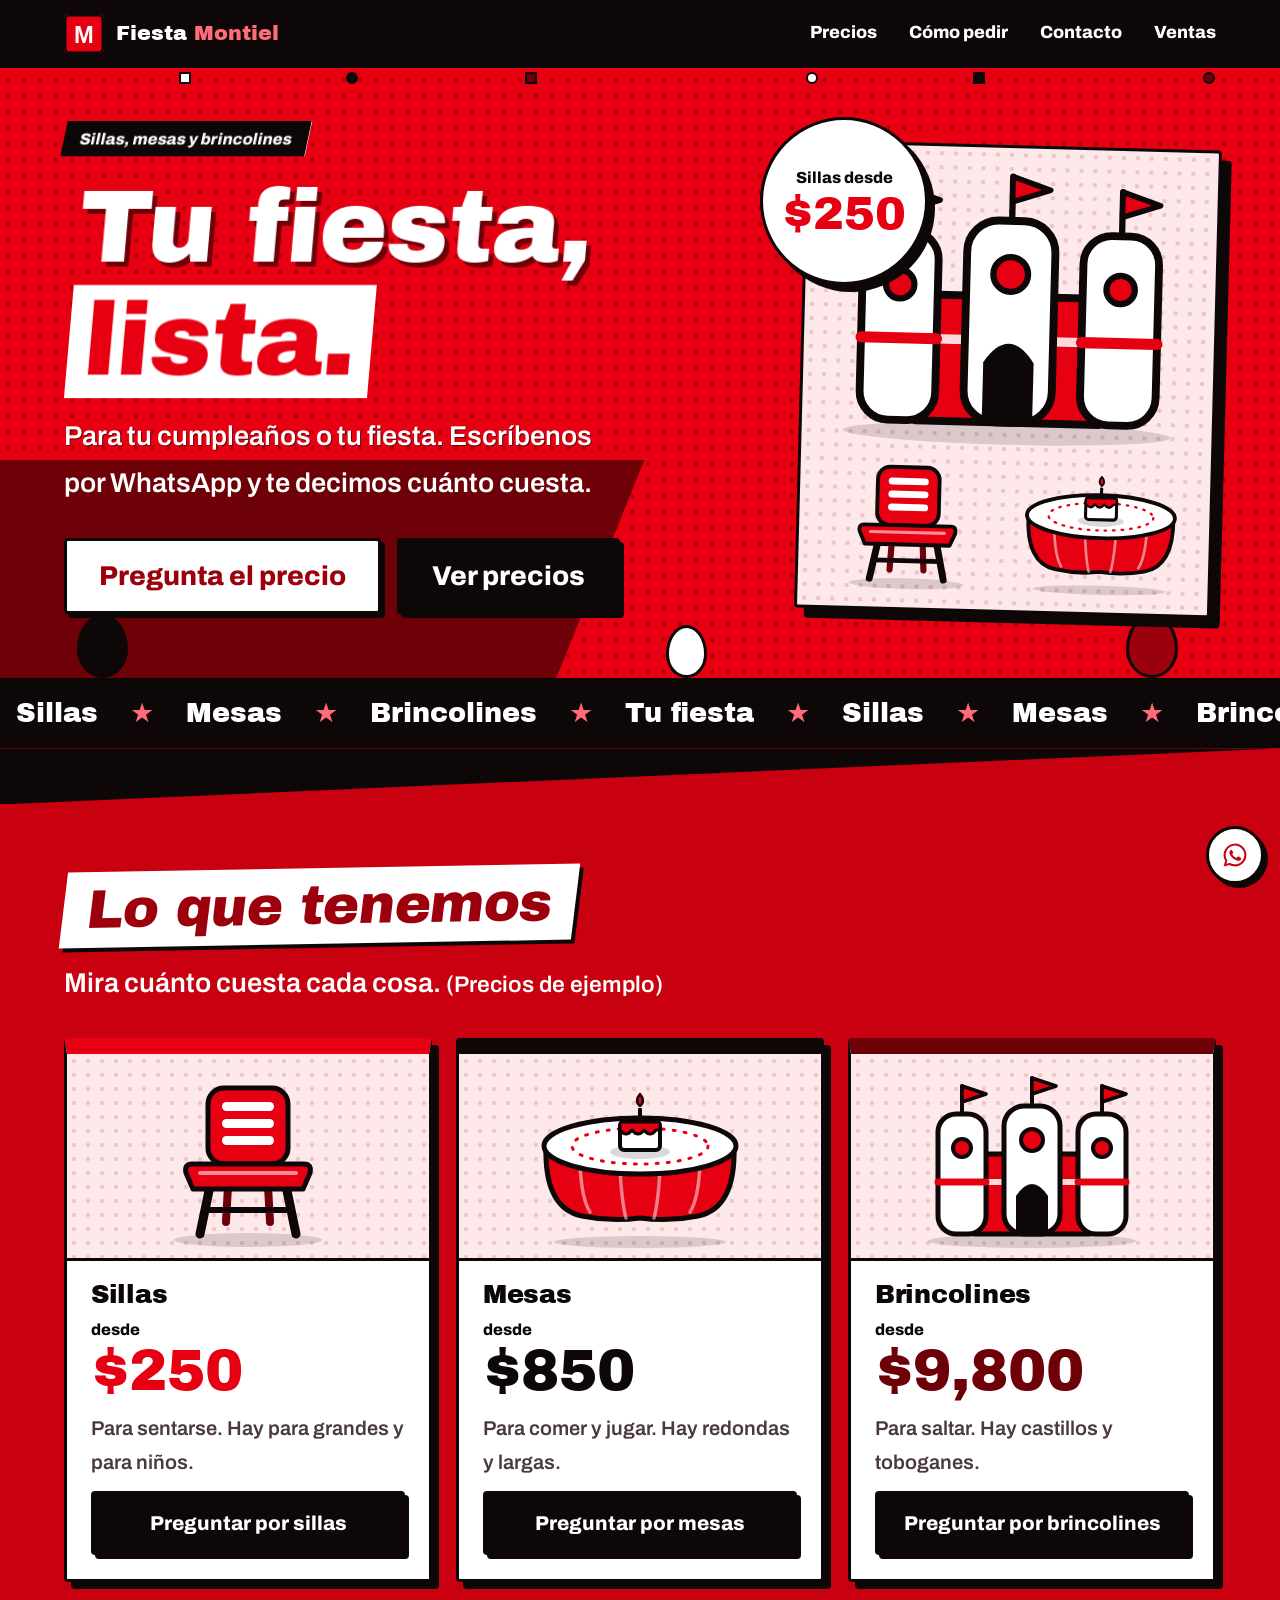
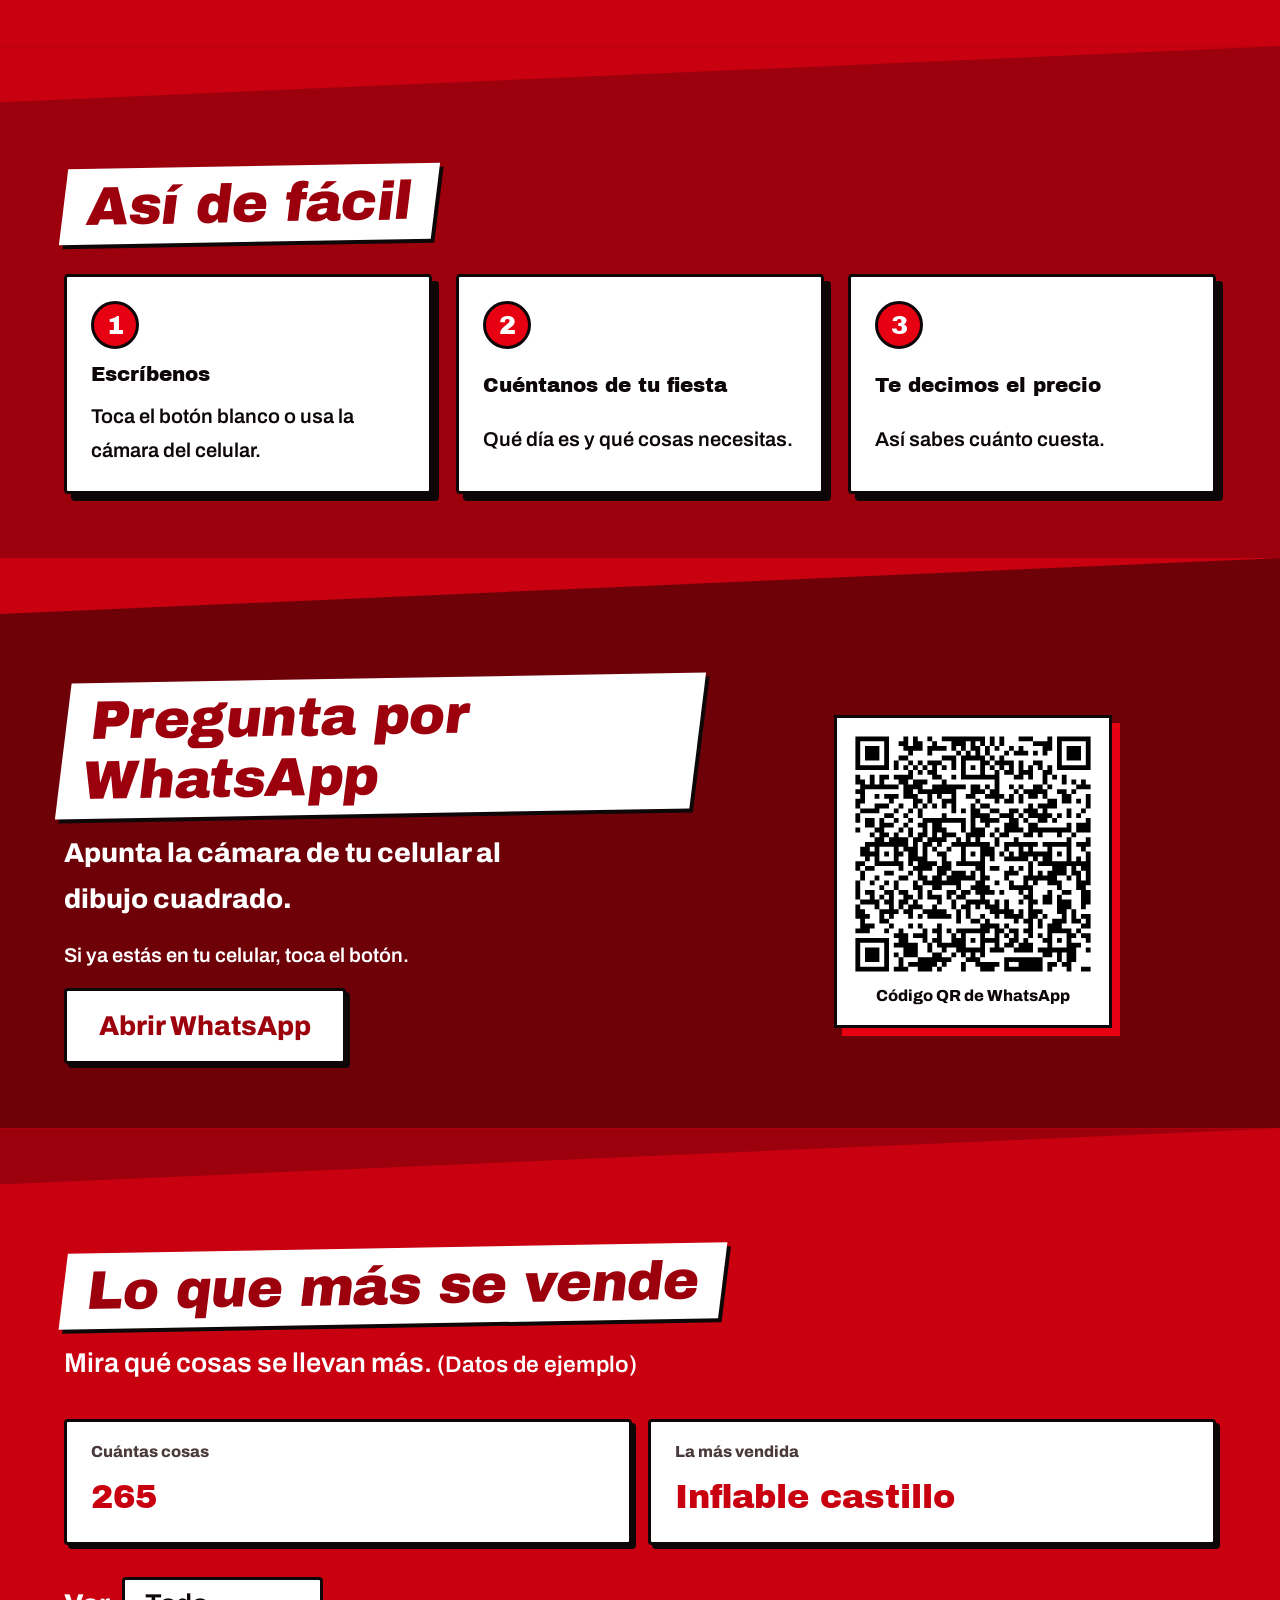
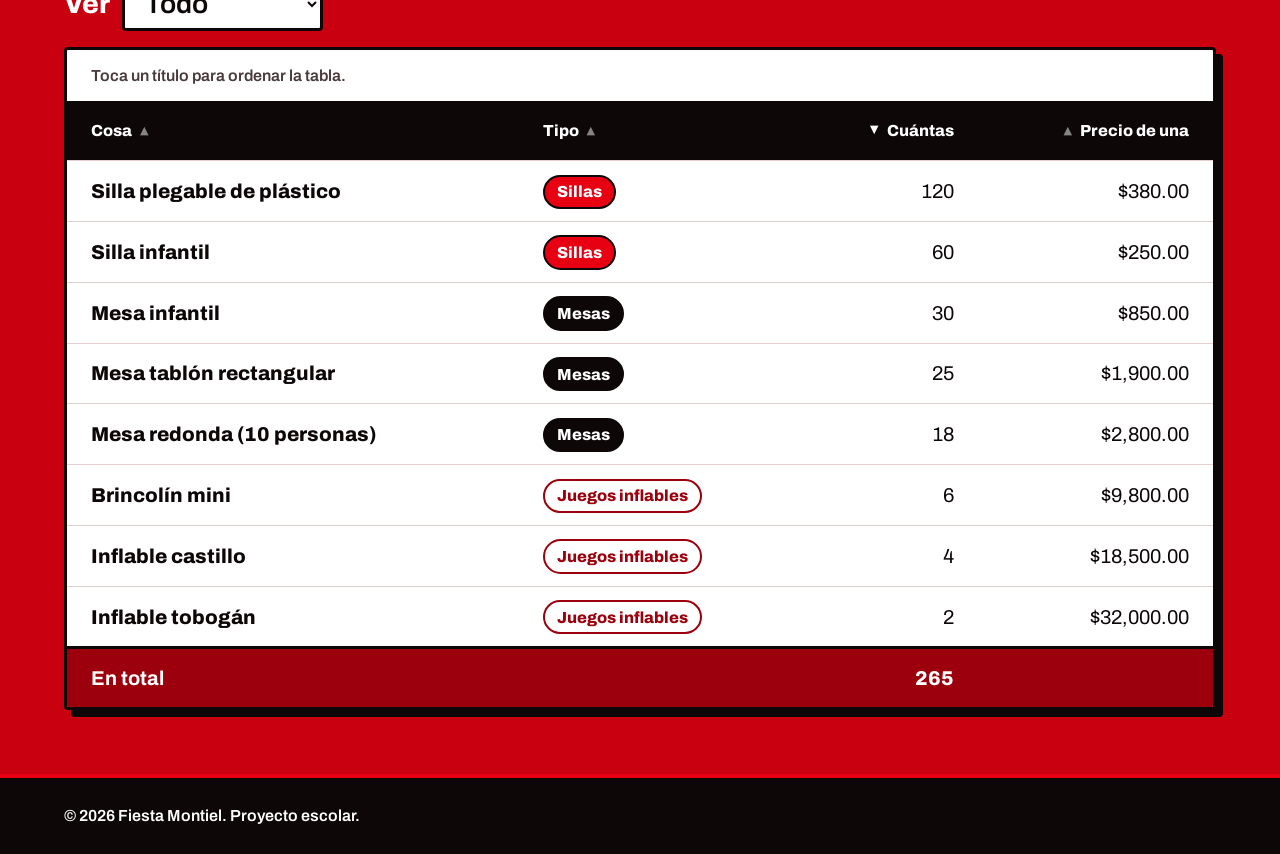
==== index.html @ 631610e5 "Agrega logo, og:image, mueve tabla de ventas al final y corrige theme-color Co-Authored-By: Claude S" ====
<!doctype html>
<html lang="es-MX">
<head>
  <meta charset="utf-8">
  <meta name="viewport" content="width=device-width, initial-scale=1">
  <title>Fiesta Montiel | Venta de sillas, mesas y juegos inflables</title>
  <meta name="description" content="Venta y renta de sillas, mesas y juegos inflables para tus eventos. Cotiza al instante por WhatsApp.">
  <meta name="theme-color" content="#e60012">

  <!-- Open Graph: cómo se ve el enlace al compartirlo en WhatsApp / redes -->
  <meta property="og:type" content="website">
  <meta property="og:title" content="Fiesta Montiel | Sillas, mesas e inflables">
  <meta property="og:description" content="Todo para tu fiesta. Cotiza por WhatsApp.">
  <!-- OJO: WhatsApp exige una URL ABSOLUTA. Cuando publiques el sitio, cambia esta línea por
       https://TU-DOMINIO/assets/img/og-image.png (y agrega og:url con la dirección del sitio). -->
  <meta property="og:image" content="assets/img/og-image.png">
  <meta property="og:image:width" content="1200">
  <meta property="og:image:height" content="630">
  <meta name="twitter:card" content="summary_large_image">

  <link rel="icon" href="assets/img/favicon.svg" type="image/svg+xml">

  <!-- Fuentes: preconnect abre la conexión antes; display=swap muestra texto aunque la fuente no haya llegado -->
  <link rel="preconnect" href="https://fonts.googleapis.com">
  <link rel="preconnect" href="https://fonts.gstatic.com" crossorigin>
  <link rel="stylesheet" href="https://fonts.googleapis.com/css2?family=Archivo:wght@400;600;800&family=Archivo+Black&display=swap">

  <!-- CSS en orden: variables → base → componentes -->
  <link rel="stylesheet" href="assets/css/tokens.css">
  <link rel="stylesheet" href="assets/css/base.css">
  <link rel="stylesheet" href="assets/css/components.css">

  <!-- Marca que JS está disponible ANTES de pintar, para evitar parpadeos en las animaciones -->
  <script>
    document.documentElement.classList.add('js');
    /* Red de seguridad: si el JavaScript no arranca en 3 s (por ejemplo al abrir con doble clic,
       donde el navegador bloquea los módulos), se muestra todo sin esperar al scroll. */
    setTimeout(function () { if (!window.__fiestaListo) document.documentElement.classList.remove('js'); }, 3000);
  </script>

  <!-- defer / type="module": no bloquean el render y se ejecutan en este orden -->
  <script src="assets/vendor/qrcode.min.js" defer></script>
  <script type="module" src="assets/js/main.js"></script>
</head>
<body>
  <a class="skip-link" href="#contenido">Saltar al contenido</a>

  <header class="site-header">
    <div class="container site-header__inner">
      <a class="logo" href="#inicio" aria-label="Fiesta Montiel, ir al inicio">
        <img class="logo__img" src="assets/img/favicon.svg" alt="" width="40" height="40">
        <span>Fiesta <strong>Montiel</strong></span>
      </a>

      <button class="nav-toggle" type="button" aria-expanded="false" aria-controls="menu-principal">
        <span class="nav-toggle__bar" aria-hidden="true"></span>
        <span class="visually-hidden">Abrir menú</span>
      </button>

      <nav id="menu-principal" class="nav" aria-label="Principal">
        <ul class="nav__list">
          <li><a class="nav__link" href="#productos">Precios</a></li>
          <li><a class="nav__link" href="#como">Cómo pedir</a></li>
          <li><a class="nav__link" href="#contacto">Contacto</a></li>
          <li><a class="nav__link" href="#ventas">Ventas</a></li>
        </ul>
      </nav>
    </div>
  </header>

  <main id="contenido">
    <!-- ===== ANUNCIO PRINCIPAL ===== -->
    <section id="inicio" class="hero">
      <div class="hero__decor" aria-hidden="true">
        <span class="balloon balloon--1"></span>
        <span class="balloon balloon--2"></span>
        <span class="balloon balloon--3"></span>
        <span class="bit bit--1"></span><span class="bit bit--2"></span><span class="bit bit--3"></span>
        <span class="bit bit--4"></span><span class="bit bit--5"></span><span class="bit bit--6"></span>
      </div>
      <div class="container hero__grid">
        <div class="hero__content">
          <p class="eyebrow">Sillas, mesas y brincolines</p>
          <h1 class="hero__title">Tu fiesta, <span class="highlight">lista.</span></h1>
          <p class="hero__text">Para tu cumpleaños o tu fiesta. Escríbenos por WhatsApp y te decimos cuánto cuesta.</p>
          <div class="hero__actions">
            <a class="btn btn--whatsapp btn--big" href="#contacto" data-whatsapp-link>Pregunta el precio</a>
            <a class="btn btn--ghost btn--big" href="#productos">Ver precios</a>
          </div>
        </div>
        <div class="hero__visual">
          <p class="sticker" aria-label="Sillas desde 250 pesos">
            <span class="sticker__small">Sillas desde</span>
            <span class="sticker__price">$250</span>
          </p>
          <div class="hero__art" aria-hidden="true">
            <img class="hero__art-castle" src="assets/img/castle.svg" alt="" width="240" height="180">
            <img src="assets/img/chair.svg" alt="" width="240" height="180">
            <img src="assets/img/table.svg" alt="" width="240" height="180">
          </div>
        </div>
      </div>
    </section>

    <!-- Cinta decorativa (el texto se repite para que el ciclo no tenga salto) -->
    <div class="ribbon" aria-hidden="true">
      <div class="ribbon__track">
        <span>Sillas</span><span>★</span><span>Mesas</span><span>★</span><span>Brincolines</span><span>★</span><span>Tu fiesta</span><span>★</span>
        <span>Sillas</span><span>★</span><span>Mesas</span><span>★</span><span>Brincolines</span><span>★</span><span>Tu fiesta</span><span>★</span>
      </div>
    </div>

    <!-- ===== PRODUCTOS CON PRECIO ===== -->
    <section id="productos" class="section" aria-labelledby="productos-titulo">
      <div class="container">
        <header class="section__header">
          <h2 id="productos-titulo">Lo que tenemos</h2>
          <p class="section__lead">Mira cuánto cuesta cada cosa. <small>(Precios de ejemplo)</small></p>
        </header>
        <ul class="cards" role="list">
          <li class="reveal">
            <article class="card card--sillas">
              <div class="card__art" aria-hidden="true"><img src="assets/img/chair.svg" alt="" width="240" height="180" loading="lazy"></div>
              <h3 class="card__title">Sillas</h3>
              <p class="card__price"><span>desde</span> $250</p>
              <p>Para sentarse. Hay para grandes y para niños.</p>
              <a class="btn btn--dark" href="#contacto" data-whatsapp-link>Preguntar por sillas</a>
            </article>
          </li>
          <li class="reveal" style="--delay: 80ms">
            <article class="card card--mesas">
              <div class="card__art" aria-hidden="true"><img src="assets/img/table.svg" alt="" width="240" height="180" loading="lazy"></div>
              <h3 class="card__title">Mesas</h3>
              <p class="card__price"><span>desde</span> $850</p>
              <p>Para comer y jugar. Hay redondas y largas.</p>
              <a class="btn btn--dark" href="#contacto" data-whatsapp-link>Preguntar por mesas</a>
            </article>
          </li>
          <li class="reveal" style="--delay: 160ms">
            <article class="card card--inflables">
              <div class="card__art" aria-hidden="true"><img src="assets/img/castle.svg" alt="" width="240" height="180" loading="lazy"></div>
              <h3 class="card__title">Brincolines</h3>
              <p class="card__price"><span>desde</span> $9,800</p>
              <p>Para saltar. Hay castillos y toboganes.</p>
              <a class="btn btn--dark" href="#contacto" data-whatsapp-link>Preguntar por brincolines</a>
            </article>
          </li>
        </ul>
      </div>
    </section>

    <!-- ===== CÓMO PEDIR (pasos reales, en orden) ===== -->
    <section id="como" class="section" aria-labelledby="como-titulo">
      <div class="container">
        <header class="section__header">
          <h2 id="como-titulo">Así de fácil</h2>
        </header>
        <ol class="steps">
          <li class="step reveal"><span class="step__n" aria-hidden="true">1</span><strong>Escríbenos</strong><span>Toca el botón blanco o usa la cámara del celular.</span></li>
          <li class="step reveal" style="--delay: 80ms"><span class="step__n" aria-hidden="true">2</span><strong>Cuéntanos de tu fiesta</strong><span>Qué día es y qué cosas necesitas.</span></li>
          <li class="step reveal" style="--delay: 160ms"><span class="step__n" aria-hidden="true">3</span><strong>Te decimos el precio</strong><span>Así sabes cuánto cuesta.</span></li>
        </ol>
      </div>
    </section>

    <!-- ===== CONTACTO / QR ===== -->
    <section id="contacto" class="section" aria-labelledby="contacto-titulo">
      <div class="container contact">
        <div class="contact__text">
          <h2 id="contacto-titulo">Pregunta por WhatsApp</h2>
          <p class="contact__big">Apunta la cámara de tu celular al dibujo cuadrado.</p>
          <p>Si ya estás en tu celular, toca el botón.</p>
          <a class="btn btn--yellow btn--big" href="#contacto" data-whatsapp-link>Abrir WhatsApp</a>
        </div>
        <figure class="qr">
          <div class="qr__code" data-whatsapp-qr role="img" aria-label="Código QR para abrir un chat de WhatsApp con Fiesta Montiel"></div>
          <figcaption class="qr__caption">Código QR de WhatsApp</figcaption>
        </figure>
      </div>
    </section>

    <!-- ===== TABLA DE VENTAS (primera tabla) ===== -->
    <section id="ventas" class="section" aria-labelledby="ventas-titulo" data-sales>
      <div class="container">
        <header class="section__header">
          <h2 id="ventas-titulo">Lo que más se vende</h2>
          <p class="section__lead">Mira qué cosas se llevan más. <small>(Datos de ejemplo)</small></p>
        </header>

        <!-- Indicadores calculados a partir de la misma tabla -->
        <dl class="stats">
          <div class="stat">
            <dt>Cuántas cosas</dt>
            <dd data-stat="unidades">—</dd>
          </div>
          <div class="stat">
            <dt>La más vendida</dt>
            <dd data-stat="top">—</dd>
          </div>
        </dl>

        <div class="table-toolbar">
          <label for="filtro-categoria">Ver</label>
          <select id="filtro-categoria" class="select" data-filter>
            <option value="todas">Todo</option>
            <option value="sillas">Sillas</option>
            <option value="mesas">Mesas</option>
            <option value="inflables">Brincolines</option>
          </select>
        </div>

        <!-- role=region + tabindex permite desplazar la tabla con teclado en pantallas chicas -->
        <div class="table-wrap" role="region" aria-labelledby="tabla-ventas-caption" tabindex="0">
          <table class="table">
            <caption id="tabla-ventas-caption">Toca un título para ordenar la tabla.</caption>
            <thead>
              <tr>
                <th scope="col" data-col="producto"><button type="button" class="sort-btn" data-sort="producto">Cosa <span class="sort-icon" aria-hidden="true"></span></button></th>
                <th scope="col" data-col="categoria"><button type="button" class="sort-btn" data-sort="categoria">Tipo <span class="sort-icon" aria-hidden="true"></span></button></th>
                <th scope="col" class="num" data-col="unidades"><button type="button" class="sort-btn" data-sort="unidades">Cuántas <span class="sort-icon" aria-hidden="true"></span></button></th>
                <th scope="col" class="num" data-col="precioUnitario"><button type="button" class="sort-btn" data-sort="precioUnitario">Precio de una <span class="sort-icon" aria-hidden="true"></span></button></th>
              </tr>
            </thead>
            <tbody data-tbody>
              <tr><td colspan="4">Cargando ventas…</td></tr>
            </tbody>
            <tfoot>
              <tr>
                <th scope="row" colspan="2">En total</th>
                <td class="num" data-foot="unidades">—</td>
                <td class="num" aria-hidden="true"></td>
              </tr>
            </tfoot>
          </table>
        </div>
        <noscript><p>Activa JavaScript para ver la tabla de ventas.</p></noscript>

        <!-- Anuncia cambios a lectores de pantalla (filtro / orden) -->
        <p class="visually-hidden" aria-live="polite" data-live></p>
      </div>
    </section>
  </main>

  <footer class="site-footer">
    <div class="container">
      <p>© <span data-year></span> Fiesta Montiel. Proyecto escolar.</p>
    </div>
  </footer>

  <!-- Botón flotante de WhatsApp (patrón común en sitios de negocios en LATAM) -->
  <a class="whatsapp-float" href="#contacto" data-whatsapp-link aria-label="Escríbenos por WhatsApp">
    <svg viewBox="0 0 32 32" width="28" height="28" aria-hidden="true" focusable="false">
      <path fill="currentColor" d="M16 3a13 13 0 0 0-11.2 19.6L3 29l6.6-1.7A13 13 0 1 0 16 3Zm0 23.7a10.7 10.7 0 0 1-5.5-1.5l-.4-.2-3.9 1 1-3.8-.2-.4A10.7 10.7 0 1 1 16 26.7Zm5.9-8c-.3-.2-1.9-1-2.2-1s-.5-.2-.7.2-.8 1-1 1.2-.4.2-.7.1a8.8 8.8 0 0 1-4.4-3.8c-.3-.6.3-.5 1-1.7.1-.2 0-.4 0-.5l-1-2.4c-.3-.6-.5-.5-.7-.5h-.6a1.2 1.2 0 0 0-.9.4 3.7 3.7 0 0 0-1.1 2.7 6.4 6.4 0 0 0 1.3 3.4 14.7 14.7 0 0 0 5.7 5c2.1.9 2.9 1 4 .8a3.4 3.4 0 0 0 2.2-1.6 2.8 2.8 0 0 0 .2-1.6c0-.1-.3-.2-.6-.4Z"/>
    </svg>
  </a>
</body>
</html>
---- assets/css/tokens.css ----
/* =========================================================
   TOKENS DE DISEÑO · Tema "Rojo"
   Una sola familia de rojos + negro + blanco. Cortes en diagonal,
   puntos de cómic y sombras duras (esencia de cartel).
   Un solo lugar para colores, espacios, tipografía y tiempos.
   ========================================================= */
:root {
  color-scheme: light;

  /* --- Paleta: solo rojos, negro y blanco --- */
  --red-1: #e60012;       /* rojo vivo (hero) */
  --red-2: #c8000f;       /* rojo medio */
  --red-3: #9c000c;       /* rojo oscuro */
  --red-4: #6e0008;       /* rojo vino */
  --red-tint: #fde8ea;    /* rojo muy claro para filas y fondos de apoyo */
  --red-light: #ff6b76;   /* rojo claro: solo para texto sobre negro */
  --ink: #0d0708;
  --white: #ffffff;

  /* --- Superficies y texto --- */
  --color-bg: var(--red-4);
  --color-text: var(--white);
  --color-text-muted: #4a3a3c;      /* texto secundario sobre blanco (9:1) */
  --color-primary: var(--red-3);
  --color-border: var(--ink);

  /* --- Tipografía --- */
  --font-display: "Archivo Black", Impact, "Arial Black", sans-serif;
  --font-sans: "Archivo", system-ui, -apple-system, "Segoe UI", Roboto, Arial, sans-serif;
  --text-sm: 1rem;
  --text-base: 1.25rem;
  --text-lg: clamp(1.4rem, 1.2rem + 0.7vw, 1.7rem);
  --text-xl: clamp(2rem, 1.4rem + 2.6vw, 3.4rem);
  --text-2xl: clamp(2.8rem, 1.2rem + 7.4vw, 6.4rem);

  /* --- Espaciado (escala de 4px) --- */
  --space-1: 0.25rem;
  --space-2: 0.5rem;
  --space-3: 0.75rem;
  --space-4: 1rem;
  --space-6: 1.5rem;
  --space-8: 2rem;
  --space-12: 3rem;
  --space-16: 4rem;
  --space-24: 6rem;

  /* --- Forma: bordes gruesos y sombra dura --- */
  --radius-sm: 0.25rem;
  --radius-full: 999px;
  --border: 3px solid var(--ink);
  --shadow-sm: 4px 4px 0 var(--ink);
  --shadow-md: 7px 7px 0 var(--ink);

  /* --- Movimiento --- */
  --duration-fast: 120ms;
  --duration-base: 200ms;
  --duration-slow: 500ms;
  --ease-out: cubic-bezier(0.22, 1, 0.36, 1);
  --ease-bounce: cubic-bezier(0.34, 1.56, 0.64, 1);

  --container-max: 72rem;
  --header-height: 4.25rem;
}
---- assets/css/base.css ----
/* =========================================================
   BASE: reset moderno + estilos de elementos HTML + utilidades
   ========================================================= */

*,
*::before,
*::after {
  box-sizing: border-box; /* el padding no agranda las cajas */
}

* {
  margin: 0;
}

html {
  scroll-behavior: smooth;
  /* evita que el header fijo tape el título al saltar a #ventas */
  scroll-padding-top: calc(var(--header-height) + var(--space-4));
  -webkit-text-size-adjust: 100%;
  text-size-adjust: 100%;
}

body {
  min-height: 100vh;
  font-family: var(--font-sans);
  font-size: var(--text-base);
  line-height: 1.7;
  color: var(--color-text);
  background-color: var(--color-bg);
  -webkit-font-smoothing: antialiased;
  overflow-x: clip;
}

::selection {
  background: var(--ink);
  color: var(--white);
}

img,
svg {
  display: block;
  max-width: 100%;
}

h1,
h2,
h3 {
  font-family: var(--font-display);
  font-weight: 400; /* Archivo Black ya es pesada */
  line-height: 1.1;
  letter-spacing: -0.01em;
  text-transform: none; /* mayúsculas sostenidas cuestan más trabajo de leer */
  text-wrap: balance;
}

h2 {
  font-size: var(--text-xl);
}

p {
  text-wrap: pretty;
}

a {
  color: var(--color-primary);
}

button,
input,
select {
  font: inherit;
}

/* Foco visible SOLO con teclado (no al hacer clic con mouse) */
:focus-visible {
  outline: 3px solid var(--color-primary);
  outline-offset: 3px;
  border-radius: 4px;
}

/* ---------- Utilidades ---------- */

.container {
  width: min(100% - 2 * var(--space-4), var(--container-max));
  margin-inline: auto;
}

/* Oculto a la vista pero leído por lectores de pantalla */
.visually-hidden {
  position: absolute !important;
  width: 1px;
  height: 1px;
  padding: 0;
  margin: -1px;
  overflow: hidden;
  clip: rect(0 0 0 0);
  white-space: nowrap;
  border: 0;
}

.skip-link {
  position: absolute;
  top: var(--space-2);
  left: var(--space-2);
  z-index: 100;
  padding: var(--space-2) var(--space-4);
  background: var(--white);
  color: var(--red-3);
  font-weight: 700;
  border-radius: var(--radius-sm);
  transform: translateY(-200%);
  transition: transform var(--duration-fast);
}

.skip-link:focus {
  transform: translateY(0);
}

/* ---------- Accesibilidad: movimiento reducido ----------
   Si la persona activó "reducir movimiento" en su sistema,
   apagamos animaciones y transiciones. */
@media (prefers-reduced-motion: reduce) {
  html {
    scroll-behavior: auto;
  }

  *,
  *::before,
  *::after {
    animation-duration: 0.01ms !important;
    animation-iteration-count: 1 !important;
    transition-duration: 0.01ms !important;
    transition-delay: 0s !important; /* sin esperas escalonadas */
  }
}
---- assets/css/components.css ----
/* =========================================================
   COMPONENTES · Tema "Rojo"
   Mobile-first: primero celular, luego @media (min-width).
   Nombres BEM: bloque__elemento--modificador
   Orden: animaciones → header → botones → hero → cinta → secciones
          → tarjetas → pasos → tabla → contacto → pie.
   ========================================================= */

/* ---------- Animaciones (todas se apagan con "reducir movimiento", ver base.css) ---------- */
@keyframes fade-up {
  from { opacity: 0; transform: translateY(10px); }
  to { opacity: 1; transform: translateY(0); }
}
@keyframes fade-skew {
  from { opacity: 0; transform: translateY(10px) skewX(-12deg); }
  to { opacity: 1; transform: skewX(-12deg); }
}
@keyframes bounce-skew {
  0% { opacity: 0; transform: translateY(40px) scale(0.92) skewX(-5deg); }
  60% { opacity: 1; transform: translateY(-8px) scale(1.02) skewX(-5deg); }
  100% { opacity: 1; transform: skewX(-5deg); }
}
@keyframes pop-in {
  0% { opacity: 0; transform: scale(0.4) rotate(-12deg); }
  70% { opacity: 1; transform: scale(1.12) rotate(3deg); }
  100% { opacity: 1; transform: scale(1) rotate(0); }
}
@keyframes swing {
  0%, 100% { transform: rotate(-8deg); }
  50% { transform: rotate(-3deg) translateY(-6px); }
}
@keyframes wiggle {
  0%, 100% { transform: rotate(0); }
  25% { transform: rotate(-3deg); }
  75% { transform: rotate(3deg); }
}
@keyframes float-up {
  0% { transform: translateY(110vh) translateX(0) rotate(0); }
  50% { transform: translateY(40vh) translateX(18px) rotate(6deg); }
  100% { transform: translateY(-30vh) translateX(-10px) rotate(-4deg); }
}
@keyframes drift-down {
  0% { transform: translateY(-10vh) rotate(0); }
  100% { transform: translateY(110%) rotate(540deg); }
}
@keyframes ring {
  0% { box-shadow: var(--shadow-sm), 0 0 0 0 rgb(255 255 255 / 0.7); }
  70% { box-shadow: var(--shadow-sm), 0 0 0 16px rgb(255 255 255 / 0); }
  100% { box-shadow: var(--shadow-sm), 0 0 0 0 rgb(255 255 255 / 0); }
}
@keyframes slide-ribbon {
  to { transform: translateX(-50%); }
}
@keyframes hop {
  0%, 82%, 100% { transform: translateY(0); }
  88% { transform: translateY(-14px); }
  94% { transform: translateY(0); }
  97% { transform: translateY(-5px); }
}

/* ---------- Header ---------- */
.site-header {
  position: sticky;
  top: 0;
  z-index: 50;
  background: var(--ink);
  border-bottom: 4px solid var(--red-1);
}

.site-header__inner {
  display: flex;
  align-items: center;
  justify-content: space-between;
  min-height: var(--header-height);
}

.logo {
  display: inline-flex;
  align-items: center;
  gap: var(--space-3);
  font-family: var(--font-display);
  font-size: 1.3rem;
  color: var(--white);
  text-decoration: none;
}

.logo__img {
  display: block;
  width: 40px;
  height: 40px;
  border-radius: var(--radius-sm);
}

.logo strong {
  font-weight: 400;
  color: var(--red-light);
}

/* ---------- Menú hamburguesa (solo celular) ---------- */
.nav-toggle {
  display: grid;
  place-items: center;
  width: 46px;
  height: 46px;
  padding: 0;
  background: var(--red-1);
  border: 2px solid var(--white);
  border-radius: var(--radius-sm);
  cursor: pointer;
}

.nav-toggle__bar,
.nav-toggle__bar::before,
.nav-toggle__bar::after {
  display: block;
  width: 22px;
  height: 3px;
  background: var(--white);
  transition: transform var(--duration-base) var(--ease-out), background-color var(--duration-fast);
}

.nav-toggle__bar { position: relative; }

.nav-toggle__bar::before,
.nav-toggle__bar::after {
  content: "";
  position: absolute;
  left: 0;
}

.nav-toggle__bar::before { top: -7px; }
.nav-toggle__bar::after { top: 7px; }

.nav-toggle[aria-expanded="true"] .nav-toggle__bar { background: transparent; }
.nav-toggle[aria-expanded="true"] .nav-toggle__bar::before { transform: translateY(7px) rotate(45deg); }
.nav-toggle[aria-expanded="true"] .nav-toggle__bar::after { transform: translateY(-7px) rotate(-45deg); }

.nav {
  position: absolute;
  top: 100%;
  left: 0;
  right: 0;
  background: var(--ink);
  border-bottom: 4px solid var(--red-1);
  opacity: 0;
  visibility: hidden;
  transform: translateY(-6px);
  transition: opacity var(--duration-base), transform var(--duration-base) var(--ease-out), visibility var(--duration-base);
}

.nav.is-open {
  opacity: 1;
  visibility: visible;
  transform: translateY(0);
}

.nav__list {
  list-style: none;
  padding: var(--space-2) var(--space-4) var(--space-4);
}

.nav__link {
  display: block;
  padding: var(--space-3) 0;
  color: var(--white);
  font-weight: 800;
  font-size: 1.1rem;
  text-decoration: none;
  border-bottom: 3px solid transparent;
  transition: border-color var(--duration-fast);
}

.nav__link:hover,
.nav__link:focus-visible {
  border-bottom-color: var(--red-1);
}

@media (min-width: 48em) {
  .nav-toggle { display: none; }

  .nav {
    position: static;
    opacity: 1;
    visibility: visible;
    transform: none;
    background: none;
    border: 0;
  }

  .nav__list {
    display: flex;
    gap: var(--space-8);
    padding: 0;
  }

  .nav__link { padding: var(--space-1) 0; }
}

/* ---------- Botones ---------- */
.btn {
  display: inline-flex;
  align-items: center;
  justify-content: center;
  min-height: 50px;
  padding: var(--space-3) var(--space-6);
  font-weight: 800;
  font-size: var(--text-base);
  text-decoration: none;
  text-align: center;
  border: var(--border);
  border-radius: var(--radius-sm);
  box-shadow: var(--shadow-sm);
  cursor: pointer;
  transition: transform var(--duration-fast), box-shadow var(--duration-fast), background-color var(--duration-fast);
}

.btn:hover {
  transform: translate(-2px, -2px);
  box-shadow: 6px 6px 0 var(--ink);
}

.btn:active {
  transform: translate(3px, 3px);
  box-shadow: 0 0 0 var(--ink);
}

.btn--big {
  min-height: 60px;
  padding-inline: var(--space-8);
  font-size: var(--text-lg);
}

/* Botón principal: blanco con letras rojas */
.btn--whatsapp,
.btn--yellow {
  background: var(--white);
  color: var(--red-3);
}
.btn--whatsapp:hover,
.btn--yellow:hover { background: var(--red-tint); }

/* Botón secundario: negro */
.btn--ghost,
.btn--dark {
  background: var(--ink);
  color: var(--white);
}
.btn--ghost:hover,
.btn--dark:hover { background: #000; }

.btn--dark { width: 100%; }

/* ---------- Hero ---------- */
.hero {
  position: relative;
  overflow: hidden;
  isolation: isolate;
  padding-block: var(--space-12) var(--space-16);
  color: var(--white);
  background: var(--red-1);
}

.hero__decor {
  position: absolute;
  inset: 0;
  z-index: -1;
  pointer-events: none;
  background-image: radial-gradient(rgb(0 0 0 / 0.2) 2px, transparent 2.5px);
  background-size: 16px 16px;
}

/* barra oscura en diagonal */
.hero__decor::before {
  content: "";
  position: absolute;
  left: -12%;
  bottom: -10%;
  width: 58%;
  height: 46%;
  background: var(--red-4);
  transform: skewX(-22deg);
}

.hero__grid {
  display: grid;
  gap: var(--space-8);
  align-items: center;
}

@media (min-width: 52em) {
  .hero__grid { grid-template-columns: 1.1fr minmax(0, 26rem); gap: var(--space-16); }
}

.eyebrow {
  display: inline-block;
  margin-bottom: var(--space-4);
  padding: var(--space-1) var(--space-4);
  font-size: var(--text-sm);
  font-weight: 800;
  color: var(--white);
  background: var(--ink);
  transform: skewX(-12deg);
}

.hero__title {
  margin-bottom: var(--space-4);
  font-size: var(--text-2xl);
  color: var(--white);
  text-shadow: 5px 5px 0 var(--red-4);
  transform-origin: left bottom;
}

/* "lista." como etiqueta blanca pegada */
.hero__title .highlight {
  display: inline-block;
  padding: 0 0.15em;
  color: var(--red-1);
  background: var(--white);
  text-shadow: none;
  transform-origin: 50% 80%;
}

.hero__text {
  max-width: 34rem;
  margin: 0 0 var(--space-8);
  font-size: var(--text-lg);
  font-weight: 600;
  color: var(--white);
  text-shadow: 1px 1px 0 var(--red-4);
}

.hero__actions {
  display: flex;
  flex-wrap: wrap;
  gap: var(--space-4);
}

/* entrada escalonada del contenido */
.hero__content > * { animation: fade-up var(--duration-slow) var(--ease-out) both; }
.hero__content > :nth-child(2) { animation-delay: 60ms; }
.hero__content > :nth-child(3) { animation-delay: 120ms; }
.hero__content > :nth-child(4) { animation-delay: 180ms; }
.hero__content > .eyebrow { animation-name: fade-skew; }
.hero__title { animation-name: bounce-skew; animation-duration: 800ms; }
.hero__title .highlight { animation: pop-in 700ms 500ms var(--ease-out) both, wiggle 3.2s 1.4s ease-in-out infinite; }
.hero__actions .btn--whatsapp { animation: ring 2.4s 1.5s ease-out infinite; }

/* Sello de precio */
.sticker {
  display: grid;
  place-content: center;
  position: absolute;
  top: -1.75rem;
  left: -0.75rem;
  z-index: 2;
  width: 8.5rem;
  aspect-ratio: 1;
  text-align: center;
  color: var(--red-1);
  background: var(--white);
  border: var(--border);
  border-radius: 50%;
  box-shadow: var(--shadow-md);
  transform: rotate(-8deg);
  animation: pop-in 700ms 700ms var(--ease-out) both, swing 4s 1.5s ease-in-out infinite;
}

.sticker__small {
  font-size: var(--text-sm);
  font-weight: 800;
  color: var(--ink);
}

.sticker__price {
  font-family: var(--font-display);
  font-size: 2.3rem;
  line-height: 1;
}

@media (min-width: 52em) {
  .sticker { width: 10.5rem; left: -2.5rem; }
  .sticker__price { font-size: 2.9rem; }
}

/* Globos y confeti (discretos, en tonos de rojo, negro y blanco) */
.balloon {
  position: absolute;
  bottom: 0;
  width: 3.2rem;
  height: 4rem;
  border: 3px solid var(--ink);
  border-radius: 50% 50% 50% 50% / 55% 55% 45% 45%;
  animation: float-up var(--t, 16s) linear var(--d, 0s) infinite;
}
.balloon::after {
  content: "";
  position: absolute;
  left: 50%;
  top: 100%;
  width: 2px;
  height: 2.2rem;
  background: var(--ink);
}
.balloon--1 { left: 6%;  background: var(--ink); --t: 17s; --d: -3s; }
.balloon--2 { left: 52%; background: var(--white); --t: 21s; --d: -11s; width: 2.6rem; height: 3.3rem; }
.balloon--3 { left: 88%; background: var(--red-3); --t: 19s; --d: -7s; }

.bit {
  position: absolute;
  top: 0;
  left: var(--x, 10%);
  width: 12px;
  height: 12px;
  background: var(--c, var(--white));
  border: 2px solid var(--ink);
  animation: drift-down var(--t, 9s) linear var(--d, 0s) infinite;
}
.bit:nth-child(odd) { border-radius: 50%; }
.bit--1 { --x: 14%; --c: var(--white); --t: 9s;  --d: -2s; }
.bit--2 { --x: 27%; --c: var(--ink);   --t: 11s; --d: -6s; }
.bit--3 { --x: 41%; --c: var(--red-4); --t: 10s; --d: -4s; }
.bit--4 { --x: 63%; --c: var(--white); --t: 12s; --d: -9s; }
.bit--5 { --x: 76%; --c: var(--ink);   --t: 8s;  --d: -1s; }
.bit--6 { --x: 94%; --c: var(--red-4); --t: 10s; --d: -7s; }

/* ---------- Cinta que corre ---------- */
.ribbon {
  overflow: hidden;
  padding-block: var(--space-3);
  color: var(--white);
  background: var(--ink);
}
.ribbon__track {
  display: flex;
  width: max-content;
  animation: slide-ribbon 22s linear infinite;
}
.ribbon__track span {
  padding-inline: var(--space-4);
  font-family: var(--font-display);
  font-size: var(--text-lg);
  white-space: nowrap;
}
.ribbon__track span:nth-child(even) { color: var(--red-light); }
.ribbon:hover .ribbon__track { animation-play-state: paused; }

/* ---------- Secciones: un tono de rojo cada una, unidas con cortes en diagonal ---------- */
.section {
  position: relative;
  padding-block: var(--space-16);
  padding-top: calc(var(--space-16) + 3.5rem);
  color: var(--white);
}

/* triángulo con el color del apartado anterior */
.section::before {
  content: "";
  position: absolute;
  inset: 0 0 auto;
  height: 3.5rem;
  background: var(--prev, var(--ink));
  clip-path: polygon(0 0, 100% 0, 0 100%);
}

#productos { --prev: var(--ink);   background: var(--red-2); }
#como      { --prev: var(--red-2); background: var(--red-3); }
#ventas    { --prev: var(--red-3); background: var(--red-2); }
#contacto  { --prev: var(--red-2); background: var(--red-4); }

.section__header { margin-bottom: var(--space-8); }

/* Título como etiqueta blanca inclinada */
.section__header h2,
.contact__text h2 {
  display: inline-block;
  max-width: 100%;
  padding: var(--space-2) var(--space-6);
  font-size: var(--text-xl);
  color: var(--red-3);
  background: var(--white);
  box-shadow: var(--shadow-sm);
  transform: skewX(-8deg) rotate(-1deg);
}

.section__lead {
  margin-top: var(--space-4);
  font-size: var(--text-lg);
  font-weight: 600;
  color: var(--white);
}

/* ---------- Tarjetas de precios ---------- */
.cards {
  display: grid;
  grid-template-columns: repeat(auto-fit, minmax(min(100%, 17rem), 1fr));
  gap: var(--space-6);
  padding: 0;
  list-style: none;
}

.card {
  display: flex;
  flex-direction: column;
  gap: var(--space-3);
  height: 100%;
  padding: var(--space-6);
  color: var(--ink);
  background: var(--white);
  border: var(--border);
  border-top-width: 16px;
  border-radius: var(--radius-sm);
  box-shadow: var(--shadow-md);
  transition: transform var(--duration-base) var(--ease-bounce), box-shadow var(--duration-base);
}

.card--sillas { border-top-color: var(--red-1); }
.card--mesas { border-top-color: var(--ink); }
.card--inflables { border-top-color: var(--red-4); }

.card__title { font-size: 1.6rem; }

.card__price {
  font-family: var(--font-display);
  font-size: clamp(2.6rem, 2rem + 3vw, 3.6rem);
  line-height: 1;
  transform-origin: left bottom;
  transition: transform var(--duration-base) var(--ease-bounce);
}
.card--sillas .card__price { color: var(--red-1); }
.card--mesas .card__price { color: var(--ink); }
.card--inflables .card__price { color: var(--red-4); }

.card__price span {
  display: block;
  margin-bottom: var(--space-1);
  font-family: var(--font-sans);
  font-size: var(--text-sm);
  font-weight: 800;
  color: var(--ink);
}

.card p:last-of-type {
  flex: 1;
  font-weight: 600;
  color: var(--color-text-muted);
}

.cards > li:nth-child(odd) .card:hover { transform: translateY(-8px) rotate(-1.5deg); box-shadow: 10px 13px 0 var(--ink); }
.cards > li:nth-child(even) .card:hover { transform: translateY(-8px) rotate(1.5deg); box-shadow: 10px 13px 0 var(--ink); }
.card:hover .card__price { transform: scale(1.1); }

/* ---------- Pasos ---------- */
.steps {
  display: grid;
  grid-template-columns: repeat(auto-fit, minmax(min(100%, 15rem), 1fr));
  gap: var(--space-6);
  padding: 0;
  list-style: none;
}

.step {
  display: grid;
  gap: var(--space-2);
  padding: var(--space-6);
  color: var(--ink);
  background: var(--white);
  border: var(--border);
  border-radius: var(--radius-sm);
  box-shadow: var(--shadow-md);
}

.step__n {
  display: grid;
  place-items: center;
  width: 3rem;
  height: 3rem;
  font-family: var(--font-display);
  font-size: 1.6rem;
  color: var(--white);
  background: var(--red-1);
  border: var(--border);
  border-radius: 50%;
}

.step strong {
  font-family: var(--font-display);
  font-weight: 400;
  font-size: 1.25rem;
}

.step span:last-child { font-weight: 600; }

.js .step .step__n { transform: scale(0) rotate(-180deg); transition: transform 700ms 250ms var(--ease-bounce); }
.js .step.is-visible .step__n { transform: none; }
.step:hover .step__n { transform: rotate(360deg) scale(1.1); transition: transform 600ms var(--ease-bounce); }

/* ---------- Indicadores (stats) ---------- */
.stats {
  display: grid;
  grid-template-columns: repeat(auto-fit, minmax(min(100%, 14rem), 1fr));
  gap: var(--space-4);
  margin-bottom: var(--space-8);
}

.stat {
  padding: var(--space-4) var(--space-6);
  color: var(--ink);
  background: var(--white);
  border: var(--border);
  border-radius: var(--radius-sm);
  box-shadow: var(--shadow-sm);
  transition: transform var(--duration-base) var(--ease-bounce);
}
.stat:hover { transform: translateY(-4px) rotate(-1deg); }

.stat dt {
  font-size: var(--text-sm);
  font-weight: 800;
  color: var(--color-text-muted);
}

.stat dd {
  margin-top: var(--space-1);
  font-family: var(--font-display);
  font-size: clamp(1.5rem, 1.2rem + 1.2vw, 2.1rem);
  font-variant-numeric: tabular-nums;
  overflow-wrap: anywhere;
  color: var(--red-2);
}

/* ---------- Tabla ---------- */
.table-toolbar {
  display: flex;
  align-items: center;
  gap: var(--space-3);
  margin-bottom: var(--space-4);
  font-size: var(--text-lg);
  font-weight: 800;
}

.select {
  min-height: 46px;
  padding: var(--space-2) var(--space-4);
  font-weight: 600;
  color: var(--ink);
  background: var(--white);
  border: var(--border);
  border-radius: var(--radius-sm);
  cursor: pointer;
}

.table-wrap {
  overflow-x: auto;
  color: var(--ink);
  background: var(--white);
  border: var(--border);
  border-radius: var(--radius-sm);
  box-shadow: var(--shadow-md);
}

.table {
  width: 100%;
  min-width: 36rem;
  border-collapse: collapse;
  font-variant-numeric: tabular-nums;
}

.table caption {
  padding: var(--space-3) var(--space-6);
  font-size: var(--text-sm);
  font-weight: 600;
  color: var(--color-text-muted);
  text-align: left;
}

.table th,
.table td {
  padding: var(--space-3) var(--space-6);
  text-align: left;
  border-top: 1px solid #e6cfd1;
}

.table .num { text-align: right; }

.table thead th {
  font-size: var(--text-sm);
  white-space: nowrap;
  color: var(--white);
  background: var(--ink);
  border-top: 0;
}

.table tbody th {
  min-width: 11rem;
  font-weight: 800;
}

.table tbody tr:hover { background: var(--red-tint); }

.table tbody tr.row-enter {
  animation: fade-up var(--duration-base) var(--ease-out) both;
  animation-delay: calc(var(--i, 0) * 30ms);
}

.table tfoot {
  font-weight: 800;
  color: var(--white);
  background: var(--red-3);
}

.table tfoot th,
.table tfoot td { border-top: var(--border); }

.sort-btn {
  display: inline-flex;
  align-items: center;
  gap: var(--space-2);
  padding: var(--space-1) 0;
  font-weight: 800;
  color: inherit;
  background: none;
  border: 0;
  cursor: pointer;
}
.sort-btn:hover { text-decoration: underline; }
.num .sort-btn { flex-direction: row-reverse; }

.sort-icon {
  opacity: 0.5;
  transition: transform var(--duration-base) var(--ease-out), opacity var(--duration-fast);
}
.sort-icon::before {
  content: "▲";
  display: block;
  font-size: 0.7em;
  line-height: 1;
}
th[aria-sort] .sort-icon { opacity: 1; }
th[aria-sort="descending"] .sort-icon { transform: rotate(180deg); }

/* Insignias: tres estilos distintos dentro de la misma paleta */
.badge {
  display: inline-block;
  padding: 0.1rem var(--space-3);
  font-size: var(--text-sm);
  font-weight: 800;
  white-space: nowrap;
  border: 2px solid var(--ink);
  border-radius: var(--radius-full);
}
.badge--sillas { color: var(--white); background: var(--red-1); }
.badge--mesas { color: var(--white); background: var(--ink); }
.badge--inflables { color: var(--red-3); background: var(--white); border-color: var(--red-3); }

/* ---------- Contacto + QR ---------- */
.contact {
  display: grid;
  gap: var(--space-8);
  align-items: center;
}

.contact__text h2 { margin-bottom: var(--space-4); }
.contact__text p { margin-bottom: var(--space-4); font-weight: 600; }
.contact__big { font-size: var(--text-lg); font-weight: 800 !important; }

@media (min-width: 48em) {
  .contact { grid-template-columns: 1.3fr 1fr; }
}

.qr {
  justify-self: center;
  padding: var(--space-4);
  text-align: center;
  background: #fff; /* el QR SIEMPRE sobre blanco: los lectores necesitan contraste */
  border: var(--border);
  box-shadow: 8px 8px 0 var(--red-1);
  transition: transform var(--duration-base) var(--ease-bounce);
}
.qr:hover { transform: rotate(-2deg) scale(1.04); }

.qr__code {
  width: min(240px, 66vw);
  aspect-ratio: 1;
}
.qr__code svg { width: 100%; height: auto; }

.qr__caption {
  margin-top: var(--space-2);
  font-size: var(--text-sm);
  font-weight: 800;
  color: var(--ink);
}

/* ---------- Botón flotante WhatsApp ---------- */
.whatsapp-float {
  position: fixed;
  right: var(--space-4);
  bottom: var(--space-4);
  z-index: 60;
  display: grid;
  place-items: center;
  width: 58px;
  height: 58px;
  color: var(--red-2);
  background: var(--white);
  border: var(--border);
  border-radius: 50%;
  box-shadow: var(--shadow-sm);
  animation: hop 5s 2s ease-in-out infinite;
}
.whatsapp-float:hover { animation: none; transform: scale(1.08); }

/* ---------- Pie ---------- */
.site-footer {
  padding-block: var(--space-6);
  font-size: var(--text-sm);
  font-weight: 600;
  color: var(--white);
  background: var(--ink);
  border-top: 4px solid var(--red-1);
}

/* ---------- Aparecer al hacer scroll (con rebote) ---------- */
.js .reveal {
  opacity: 0;
  transform: translateY(40px) scale(0.94);
  transition: opacity var(--duration-slow) var(--ease-out), transform var(--duration-slow) var(--ease-bounce);
  transition-delay: var(--delay, 0ms);
}
.js .reveal.is-visible {
  opacity: 1;
  transform: none;
}


/* ---------- Ilustraciones ---------- */
@keyframes bob {
  0%, 100% { transform: translateY(0); }
  50% { transform: translateY(-6px); }
}

.hero__visual {
  position: relative;
  justify-self: center;
  width: min(100%, 26rem);
  margin-top: var(--space-6);
}

/* Cartel con las tres ilustraciones */
.hero__art {
  display: grid;
  grid-template-columns: 1fr 1fr;
  gap: var(--space-2);
  padding: var(--space-4);
  background-color: var(--red-tint);
  background-image: radial-gradient(rgb(156 0 12 / 0.16) 2px, transparent 2.5px);
  background-size: 14px 14px;
  border: var(--border);
  border-radius: var(--radius-sm);
  box-shadow: 10px 10px 0 var(--ink);
  transform: rotate(1.5deg);
}
.hero__art img { width: 100%; height: auto; }
.hero__art-castle { grid-column: 1 / -1; width: 78%; margin-inline: auto; animation: bob 4.5s ease-in-out infinite; }
.hero__art img:nth-child(2) { animation: bob 5s -1.5s ease-in-out infinite; }
.hero__art img:nth-child(3) { animation: bob 5.5s -3s ease-in-out infinite; }

/* Imagen en cada tarjeta de precio */
.card__art {
  margin: calc(var(--space-6) * -1) calc(var(--space-6) * -1) var(--space-2);
  padding: var(--space-4) var(--space-6) var(--space-2);
  background-color: var(--red-tint);
  background-image: radial-gradient(rgb(156 0 12 / 0.14) 2px, transparent 2.5px);
  background-size: 14px 14px;
  border-bottom: var(--border);
  overflow: hidden;
}
.card__art img {
  width: min(100%, 15rem);
  height: auto;
  margin-inline: auto;
  transition: transform var(--duration-base) var(--ease-bounce);
}
.card:hover .card__art img { transform: scale(1.08) rotate(-2deg); }
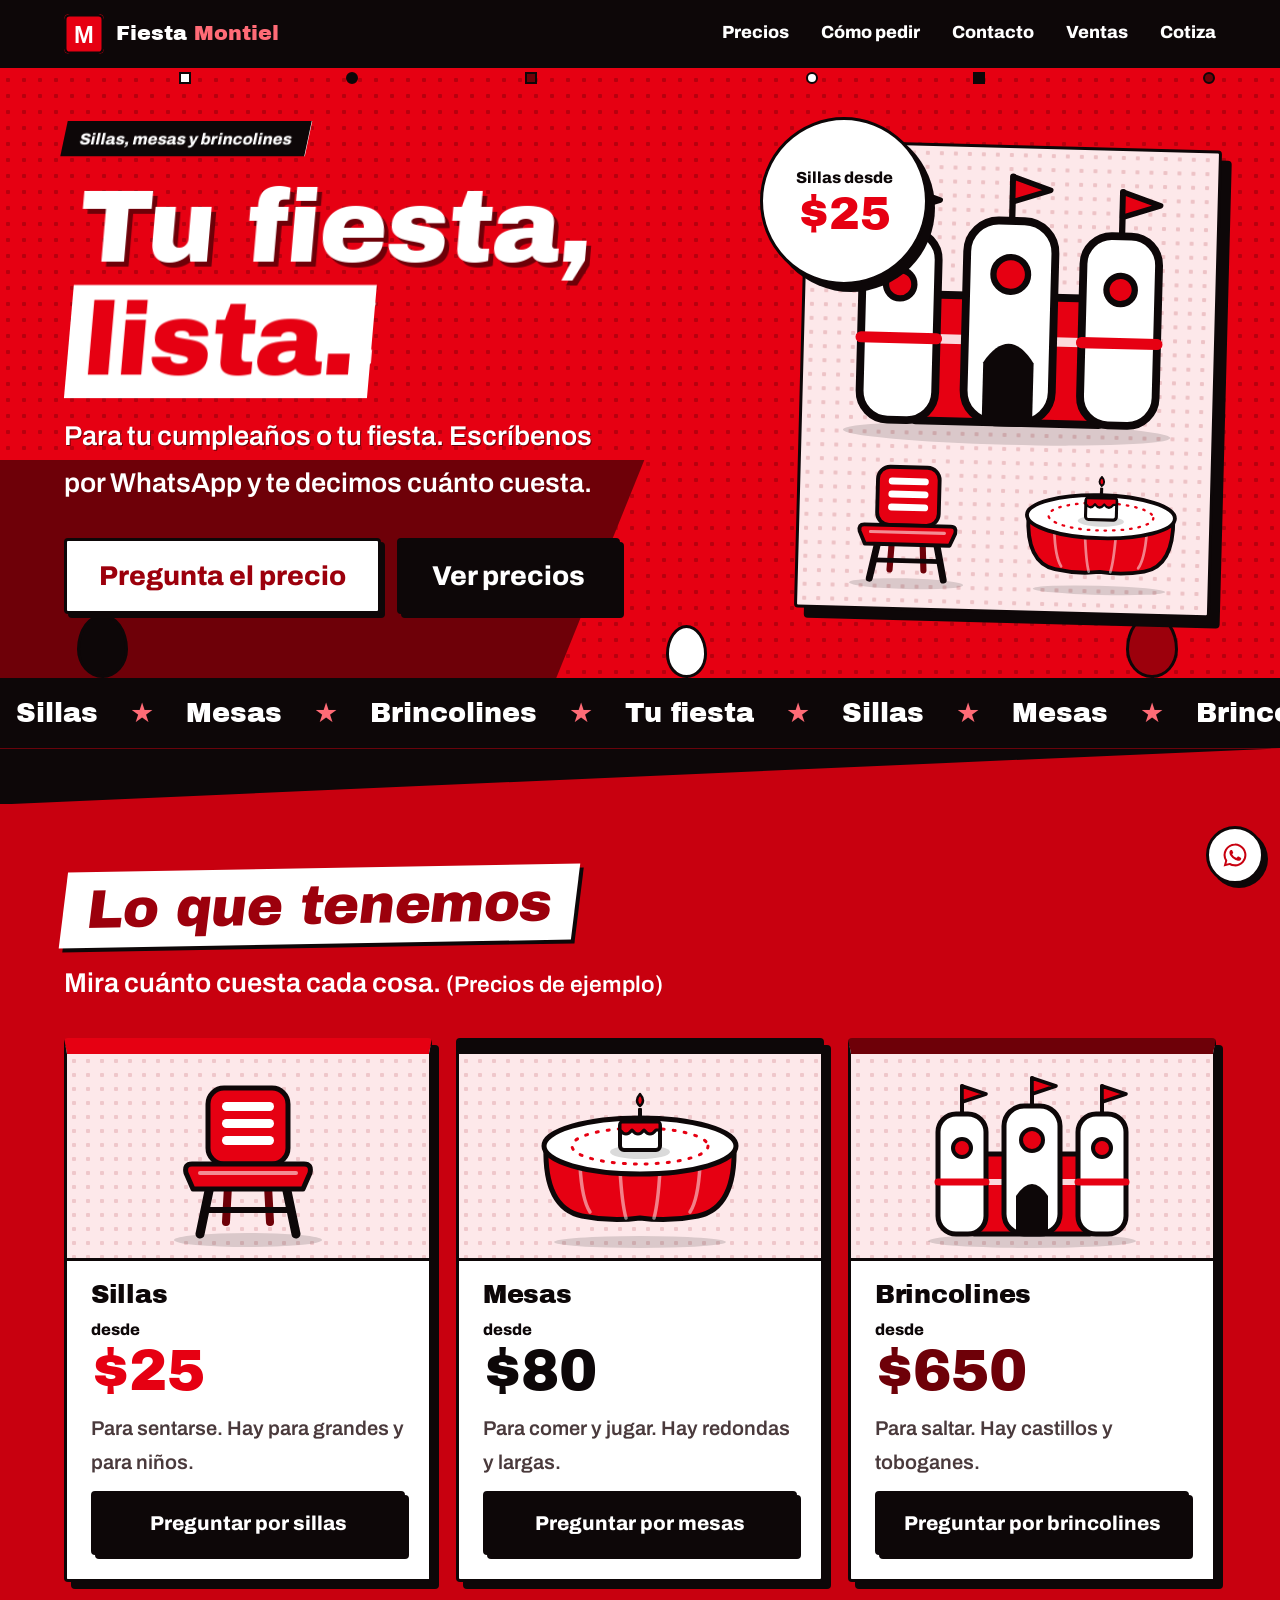
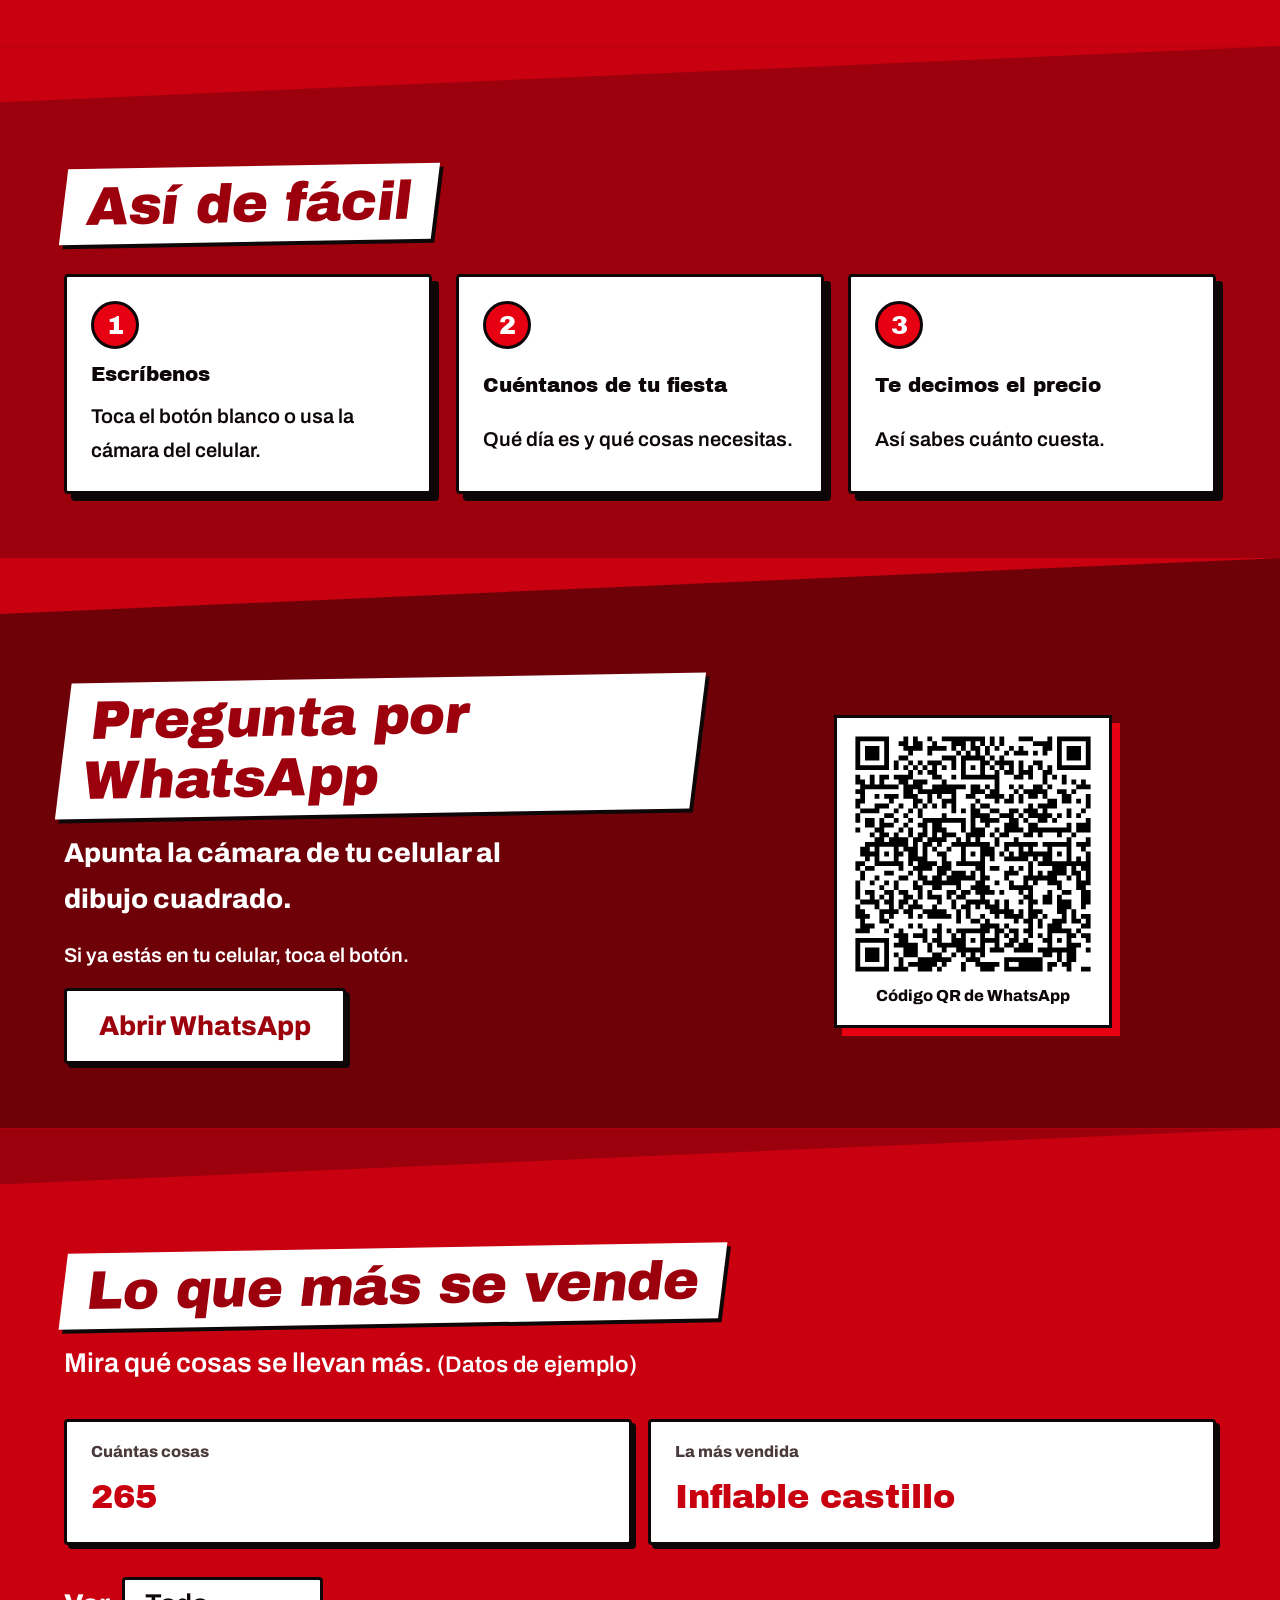
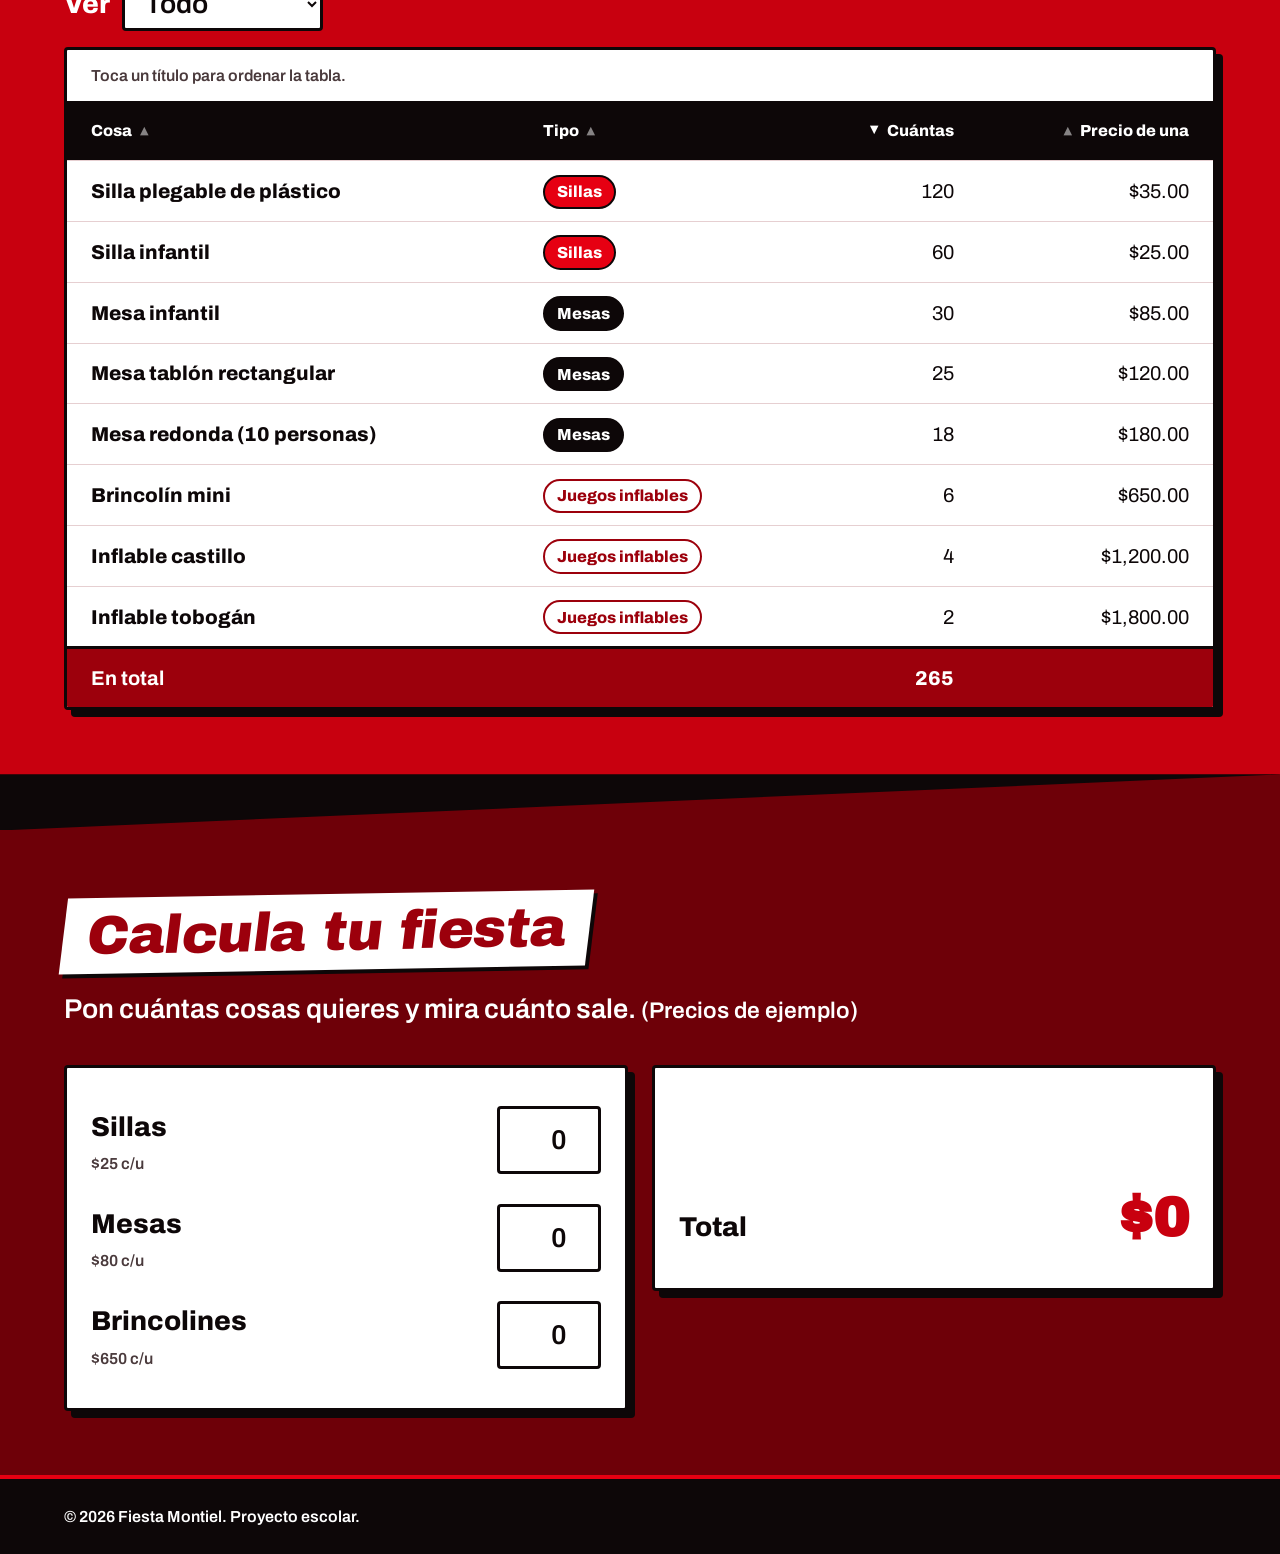
==== commit dd8f7812: "Baja precios y agrega simulador de costos con cotización por WhatsApp Co-Authored-By: Claude Sonnet " ====
--- a/index.html
+++ b/index.html
@@ -63,6 +63,7 @@
           <li><a class="nav__link" href="#como">Cómo pedir</a></li>
           <li><a class="nav__link" href="#contacto">Contacto</a></li>
           <li><a class="nav__link" href="#ventas">Ventas</a></li>
+          <li><a class="nav__link" href="#cotizador">Cotiza</a></li>
         </ul>
       </nav>
     </div>
@@ -89,9 +90,9 @@
           </div>
         </div>
         <div class="hero__visual">
-          <p class="sticker" aria-label="Sillas desde 250 pesos">
+          <p class="sticker" aria-label="Sillas desde 25 pesos">
             <span class="sticker__small">Sillas desde</span>
-            <span class="sticker__price">$250</span>
+            <span class="sticker__price">$25</span>
           </p>
           <div class="hero__art" aria-hidden="true">
             <img class="hero__art-castle" src="assets/img/castle.svg" alt="" width="240" height="180">
@@ -122,7 +123,7 @@
             <article class="card card--sillas">
               <div class="card__art" aria-hidden="true"><img src="assets/img/chair.svg" alt="" width="240" height="180" loading="lazy"></div>
               <h3 class="card__title">Sillas</h3>
-              <p class="card__price"><span>desde</span> $250</p>
+              <p class="card__price"><span>desde</span> $25</p>
               <p>Para sentarse. Hay para grandes y para niños.</p>
               <a class="btn btn--dark" href="#contacto" data-whatsapp-link>Preguntar por sillas</a>
             </article>
@@ -131,7 +132,7 @@
             <article class="card card--mesas">
               <div class="card__art" aria-hidden="true"><img src="assets/img/table.svg" alt="" width="240" height="180" loading="lazy"></div>
               <h3 class="card__title">Mesas</h3>
-              <p class="card__price"><span>desde</span> $850</p>
+              <p class="card__price"><span>desde</span> $80</p>
               <p>Para comer y jugar. Hay redondas y largas.</p>
               <a class="btn btn--dark" href="#contacto" data-whatsapp-link>Preguntar por mesas</a>
             </article>
@@ -140,7 +141,7 @@
             <article class="card card--inflables">
               <div class="card__art" aria-hidden="true"><img src="assets/img/castle.svg" alt="" width="240" height="180" loading="lazy"></div>
               <h3 class="card__title">Brincolines</h3>
-              <p class="card__price"><span>desde</span> $9,800</p>
+              <p class="card__price"><span>desde</span> $650</p>
               <p>Para saltar. Hay castillos y toboganes.</p>
               <a class="btn btn--dark" href="#contacto" data-whatsapp-link>Preguntar por brincolines</a>
             </article>
@@ -239,6 +240,47 @@
         <p class="visually-hidden" aria-live="polite" data-live></p>
       </div>
     </section>
+
+    <!-- ===== SIMULADOR DE COSTOS ===== -->
+    <section id="cotizador" class="section" aria-labelledby="cotizador-titulo" data-quote>
+      <div class="container">
+        <header class="section__header">
+          <h2 id="cotizador-titulo">Calcula tu fiesta</h2>
+          <p class="section__lead">Pon cuántas cosas quieres y mira cuánto sale. <small>(Precios de ejemplo)</small></p>
+        </header>
+
+        <div class="quote">
+          <form class="quote__form" data-quote-form novalidate>
+            <label class="quote__row" for="q-sillas">
+              <span>Sillas <small data-price="sillas"></small></span>
+              <input class="select quote__input" id="q-sillas" name="sillas" type="number" inputmode="numeric" min="0" max="500" value="0">
+            </label>
+            <label class="quote__row" for="q-mesas">
+              <span>Mesas <small data-price="mesas"></small></span>
+              <input class="select quote__input" id="q-mesas" name="mesas" type="number" inputmode="numeric" min="0" max="100" value="0">
+            </label>
+            <label class="quote__row" for="q-brincolines">
+              <span>Brincolines <small data-price="brincolines"></small></span>
+              <input class="select quote__input" id="q-brincolines" name="brincolines" type="number" inputmode="numeric" min="0" max="10" value="0">
+            </label>
+          </form>
+
+          <div class="quote__result" aria-live="polite">
+            <ul class="quote__lines" data-quote-lines></ul>
+            <p class="quote__total"><span>Total</span> <strong data-quote-total>$0</strong></p>
+          </div>
+        </div>
+
+        <div class="quote__ask" data-quote-ask hidden>
+          <p class="quote__question">¡Uff! ¿Te parece bien? ¿Cotizamos con este número?</p>
+          <div class="quote__buttons">
+            <a class="btn btn--yellow btn--big" data-quote-yes href="#contacto">Sí, cotizar</a>
+            <button class="btn btn--ghost btn--big" type="button" data-quote-no>No</button>
+          </div>
+        </div>
+        <p class="quote__reply" data-quote-reply role="status" hidden></p>
+      </div>
+    </section>
   </main>
 
   <footer class="site-footer">
--- a/assets/css/components.css
+++ b/assets/css/components.css
@@ -882,3 +882,46 @@
   transition: transform var(--duration-base) var(--ease-bounce);
 }
 .card:hover .card__art img { transform: scale(1.08) rotate(-2deg); }
+
+/* ---------- Simulador de costos ---------- */
+.quote {
+  display: grid;
+  gap: var(--space-6);
+  align-items: start;
+}
+@media (min-width: 48em) {
+  .quote { grid-template-columns: 1fr 1fr; }
+}
+
+.quote__form,
+.quote__result {
+  padding: var(--space-6);
+  color: var(--ink);
+  background: var(--white);
+  border: var(--border);
+  border-radius: var(--radius-sm);
+  box-shadow: var(--shadow-md);
+}
+
+.quote__row {
+  display: flex;
+  align-items: center;
+  justify-content: space-between;
+  gap: var(--space-4);
+  padding: var(--space-3) 0;
+  font-size: var(--text-lg);
+  font-weight: 800;
+}
+.quote__row small { display: block; font-size: var(--text-sm); font-weight: 600; color: var(--color-text-muted); }
+.quote__input { width: 6.5rem; text-align: right; font-size: var(--text-lg); }
+
+.quote__lines { list-style: none; margin: 0 0 var(--space-4); padding: 0; min-height: 4rem; font-weight: 600; }
+.quote__lines li { display: flex; justify-content: space-between; gap: var(--space-4); padding: var(--space-2) 0; border-bottom: 1px solid #e6cfd1; font-variant-numeric: tabular-nums; }
+.quote__total { display: flex; justify-content: space-between; align-items: baseline; font-size: var(--text-lg); font-weight: 800; }
+.quote__total strong { font-family: var(--font-display); font-size: var(--text-xl); color: var(--red-2); font-variant-numeric: tabular-nums; }
+
+.quote__ask { margin-top: var(--space-8); }
+.quote__ask[hidden], .quote__reply[hidden] { display: none; }
+.quote__question { margin-bottom: var(--space-4); font-family: var(--font-display); font-size: var(--text-lg); }
+.quote__buttons { display: flex; flex-wrap: wrap; gap: var(--space-4); }
+.quote__reply { margin-top: var(--space-4); font-size: var(--text-lg); font-weight: 800; }
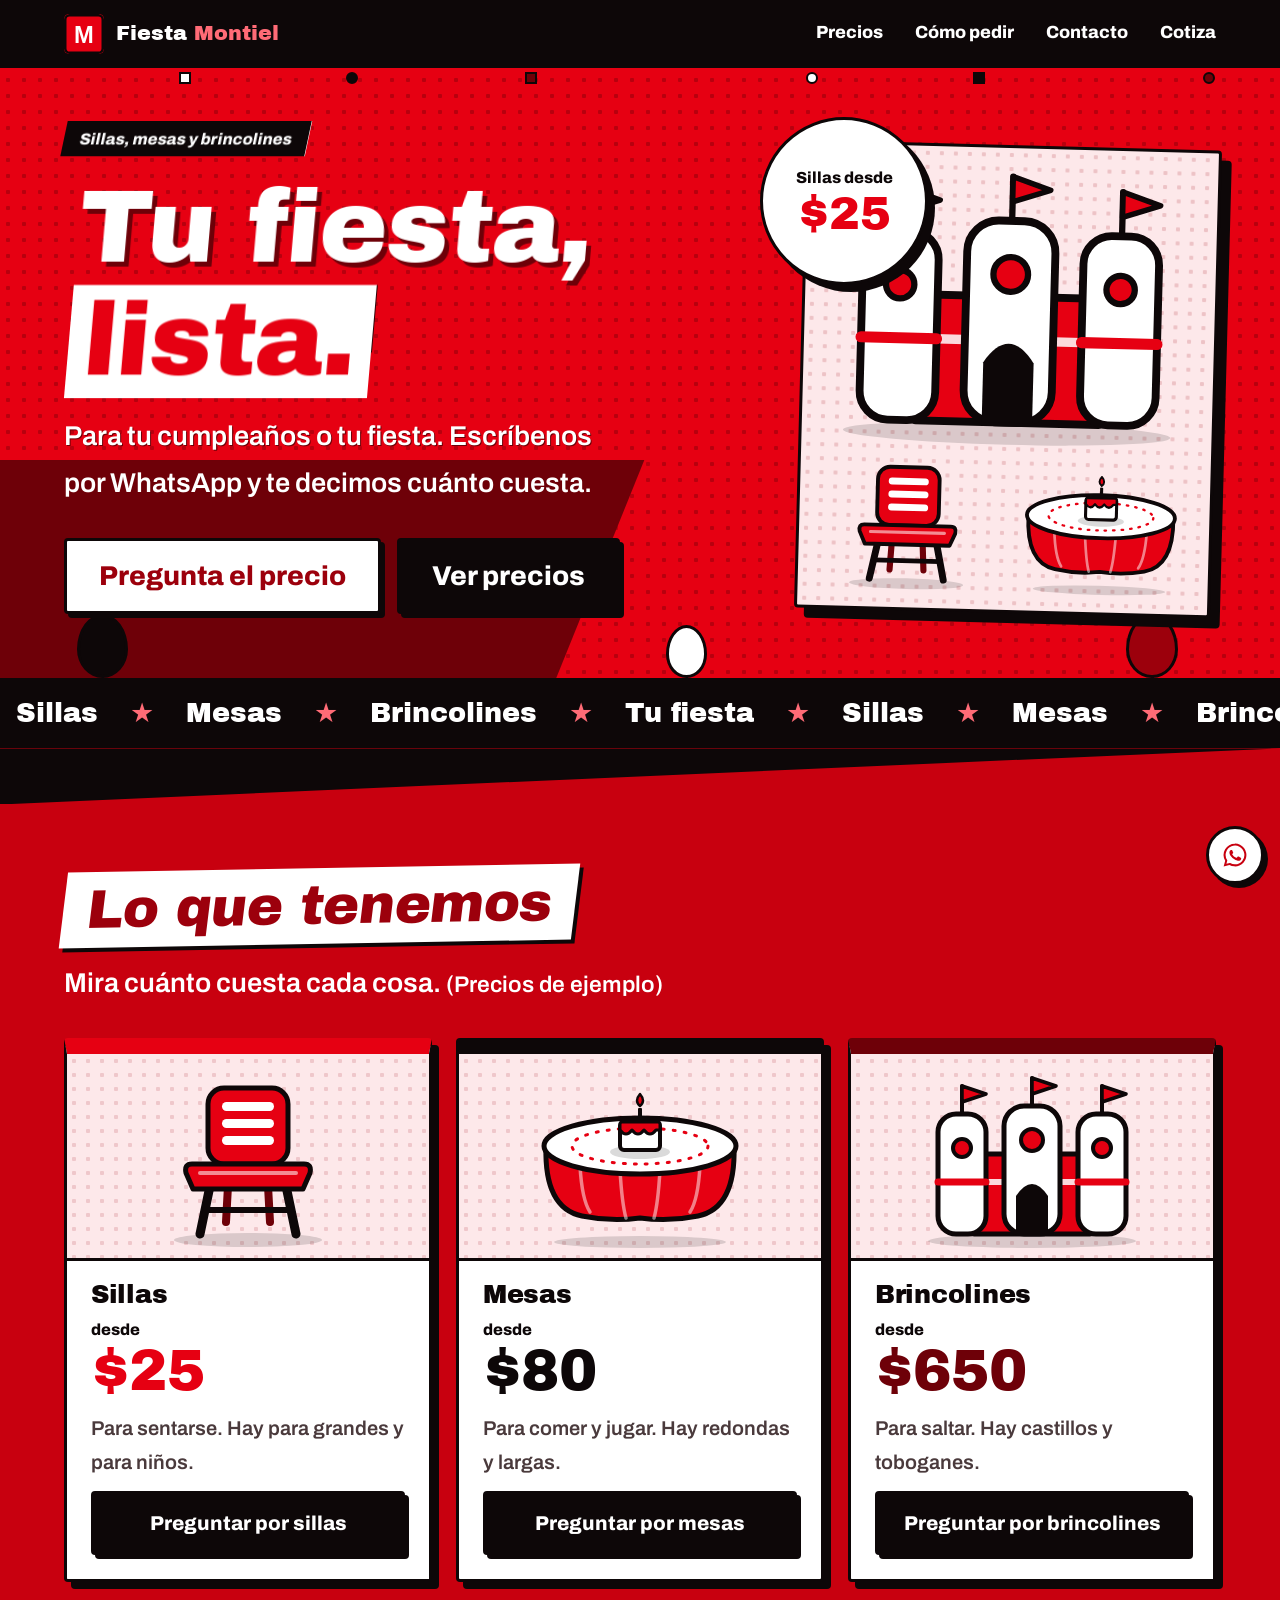
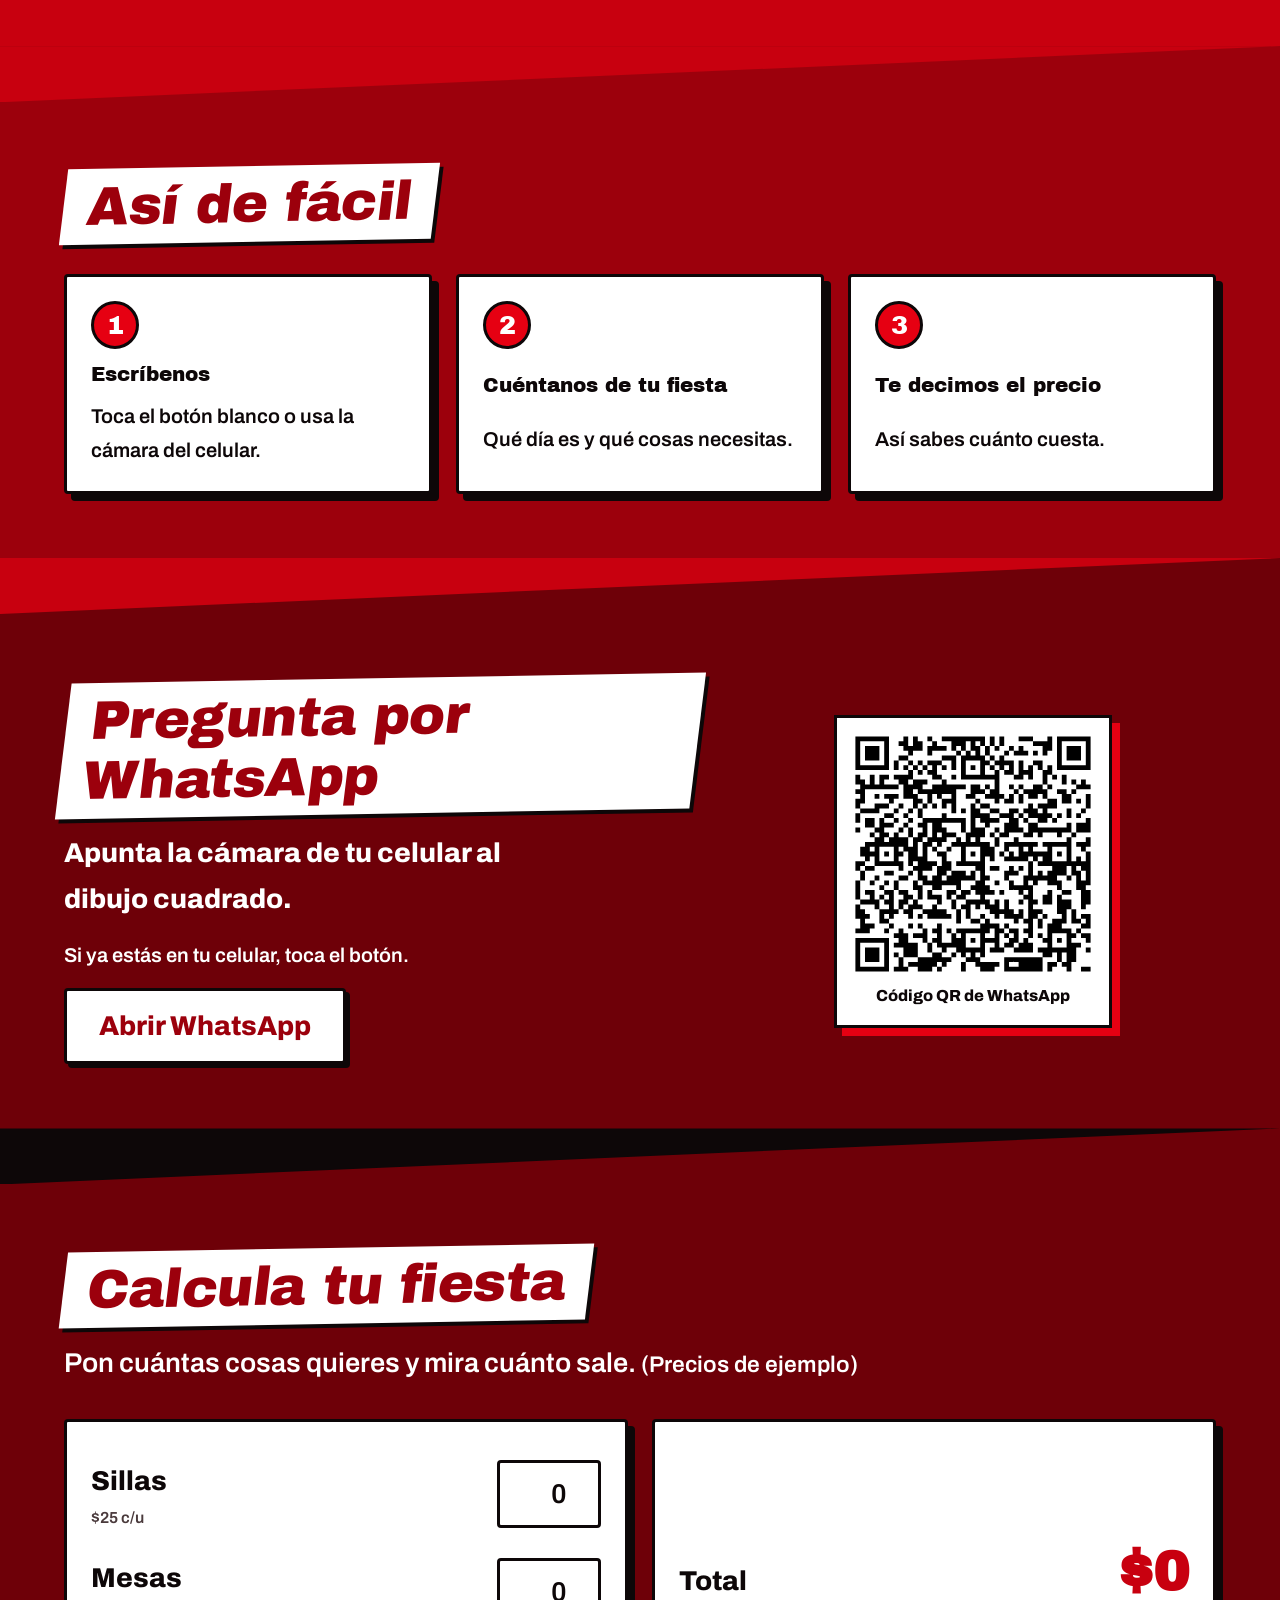
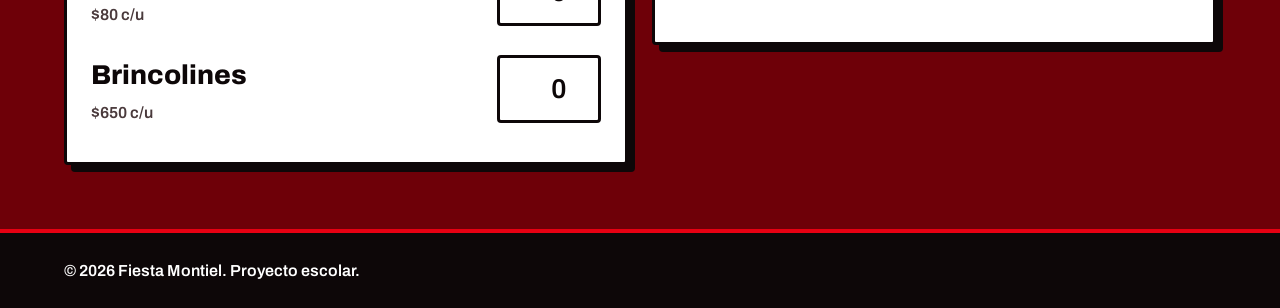
==== commit 60548539: "Reemplaza la tabla de ventas por la calculadora de fiesta Co-Authored-By: Claude Sonnet 5.5 <noreply" ====
--- a/index.html
+++ b/index.html
@@ -62,7 +62,6 @@
           <li><a class="nav__link" href="#productos">Precios</a></li>
           <li><a class="nav__link" href="#como">Cómo pedir</a></li>
           <li><a class="nav__link" href="#contacto">Contacto</a></li>
-          <li><a class="nav__link" href="#ventas">Ventas</a></li>
           <li><a class="nav__link" href="#cotizador">Cotiza</a></li>
         </ul>
       </nav>
@@ -180,67 +179,6 @@
       </div>
     </section>
 
-    <!-- ===== TABLA DE VENTAS (primera tabla) ===== -->
-    <section id="ventas" class="section" aria-labelledby="ventas-titulo" data-sales>
-      <div class="container">
-        <header class="section__header">
-          <h2 id="ventas-titulo">Lo que más se vende</h2>
-          <p class="section__lead">Mira qué cosas se llevan más. <small>(Datos de ejemplo)</small></p>
-        </header>
-
-        <!-- Indicadores calculados a partir de la misma tabla -->
-        <dl class="stats">
-          <div class="stat">
-            <dt>Cuántas cosas</dt>
-            <dd data-stat="unidades">—</dd>
-          </div>
-          <div class="stat">
-            <dt>La más vendida</dt>
-            <dd data-stat="top">—</dd>
-          </div>
-        </dl>
-
-        <div class="table-toolbar">
-          <label for="filtro-categoria">Ver</label>
-          <select id="filtro-categoria" class="select" data-filter>
-            <option value="todas">Todo</option>
-            <option value="sillas">Sillas</option>
-            <option value="mesas">Mesas</option>
-            <option value="inflables">Brincolines</option>
-          </select>
-        </div>
-
-        <!-- role=region + tabindex permite desplazar la tabla con teclado en pantallas chicas -->
-        <div class="table-wrap" role="region" aria-labelledby="tabla-ventas-caption" tabindex="0">
-          <table class="table">
-            <caption id="tabla-ventas-caption">Toca un título para ordenar la tabla.</caption>
-            <thead>
-              <tr>
-                <th scope="col" data-col="producto"><button type="button" class="sort-btn" data-sort="producto">Cosa <span class="sort-icon" aria-hidden="true"></span></button></th>
-                <th scope="col" data-col="categoria"><button type="button" class="sort-btn" data-sort="categoria">Tipo <span class="sort-icon" aria-hidden="true"></span></button></th>
-                <th scope="col" class="num" data-col="unidades"><button type="button" class="sort-btn" data-sort="unidades">Cuántas <span class="sort-icon" aria-hidden="true"></span></button></th>
-                <th scope="col" class="num" data-col="precioUnitario"><button type="button" class="sort-btn" data-sort="precioUnitario">Precio de una <span class="sort-icon" aria-hidden="true"></span></button></th>
-              </tr>
-            </thead>
-            <tbody data-tbody>
-              <tr><td colspan="4">Cargando ventas…</td></tr>
-            </tbody>
-            <tfoot>
-              <tr>
-                <th scope="row" colspan="2">En total</th>
-                <td class="num" data-foot="unidades">—</td>
-                <td class="num" aria-hidden="true"></td>
-              </tr>
-            </tfoot>
-          </table>
-        </div>
-        <noscript><p>Activa JavaScript para ver la tabla de ventas.</p></noscript>
-
-        <!-- Anuncia cambios a lectores de pantalla (filtro / orden) -->
-        <p class="visually-hidden" aria-live="polite" data-live></p>
-      </div>
-    </section>
-
     <!-- ===== SIMULADOR DE COSTOS ===== -->
     <section id="cotizador" class="section" aria-labelledby="cotizador-titulo" data-quote>
       <div class="container">
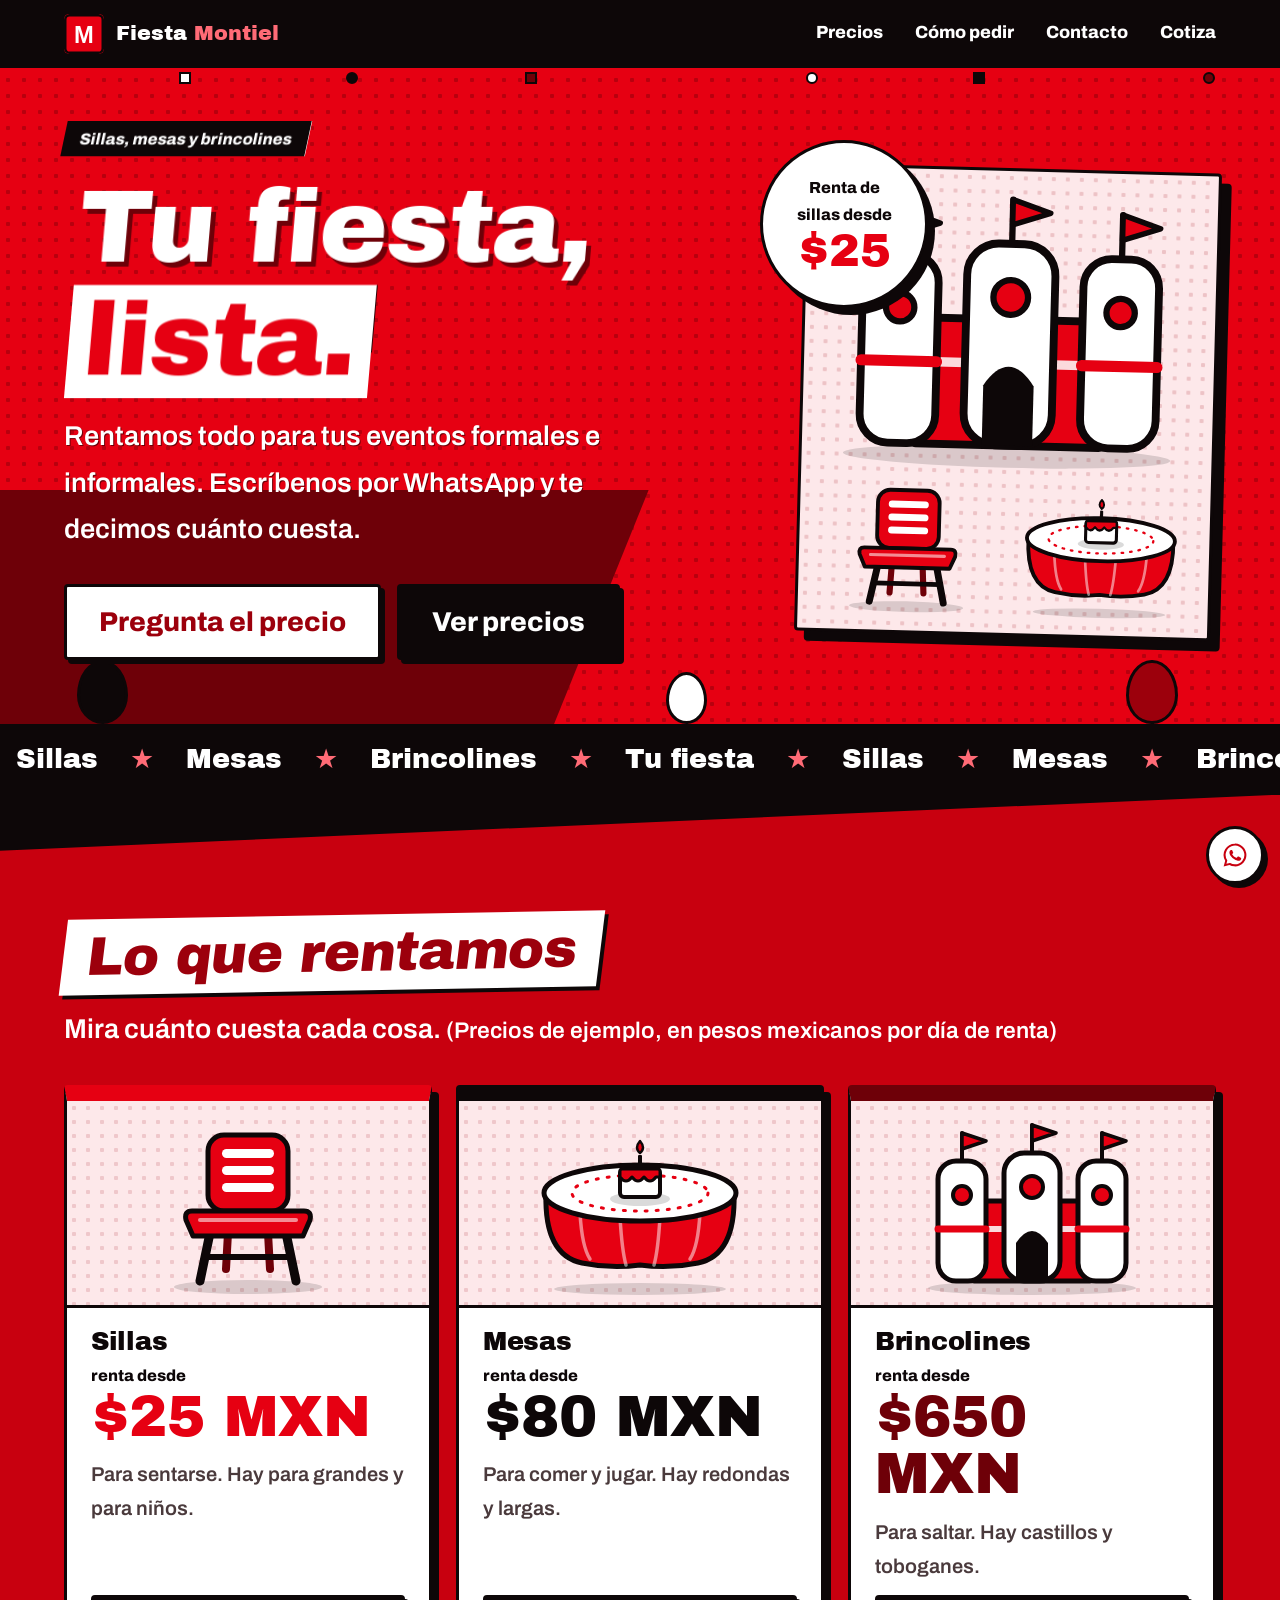
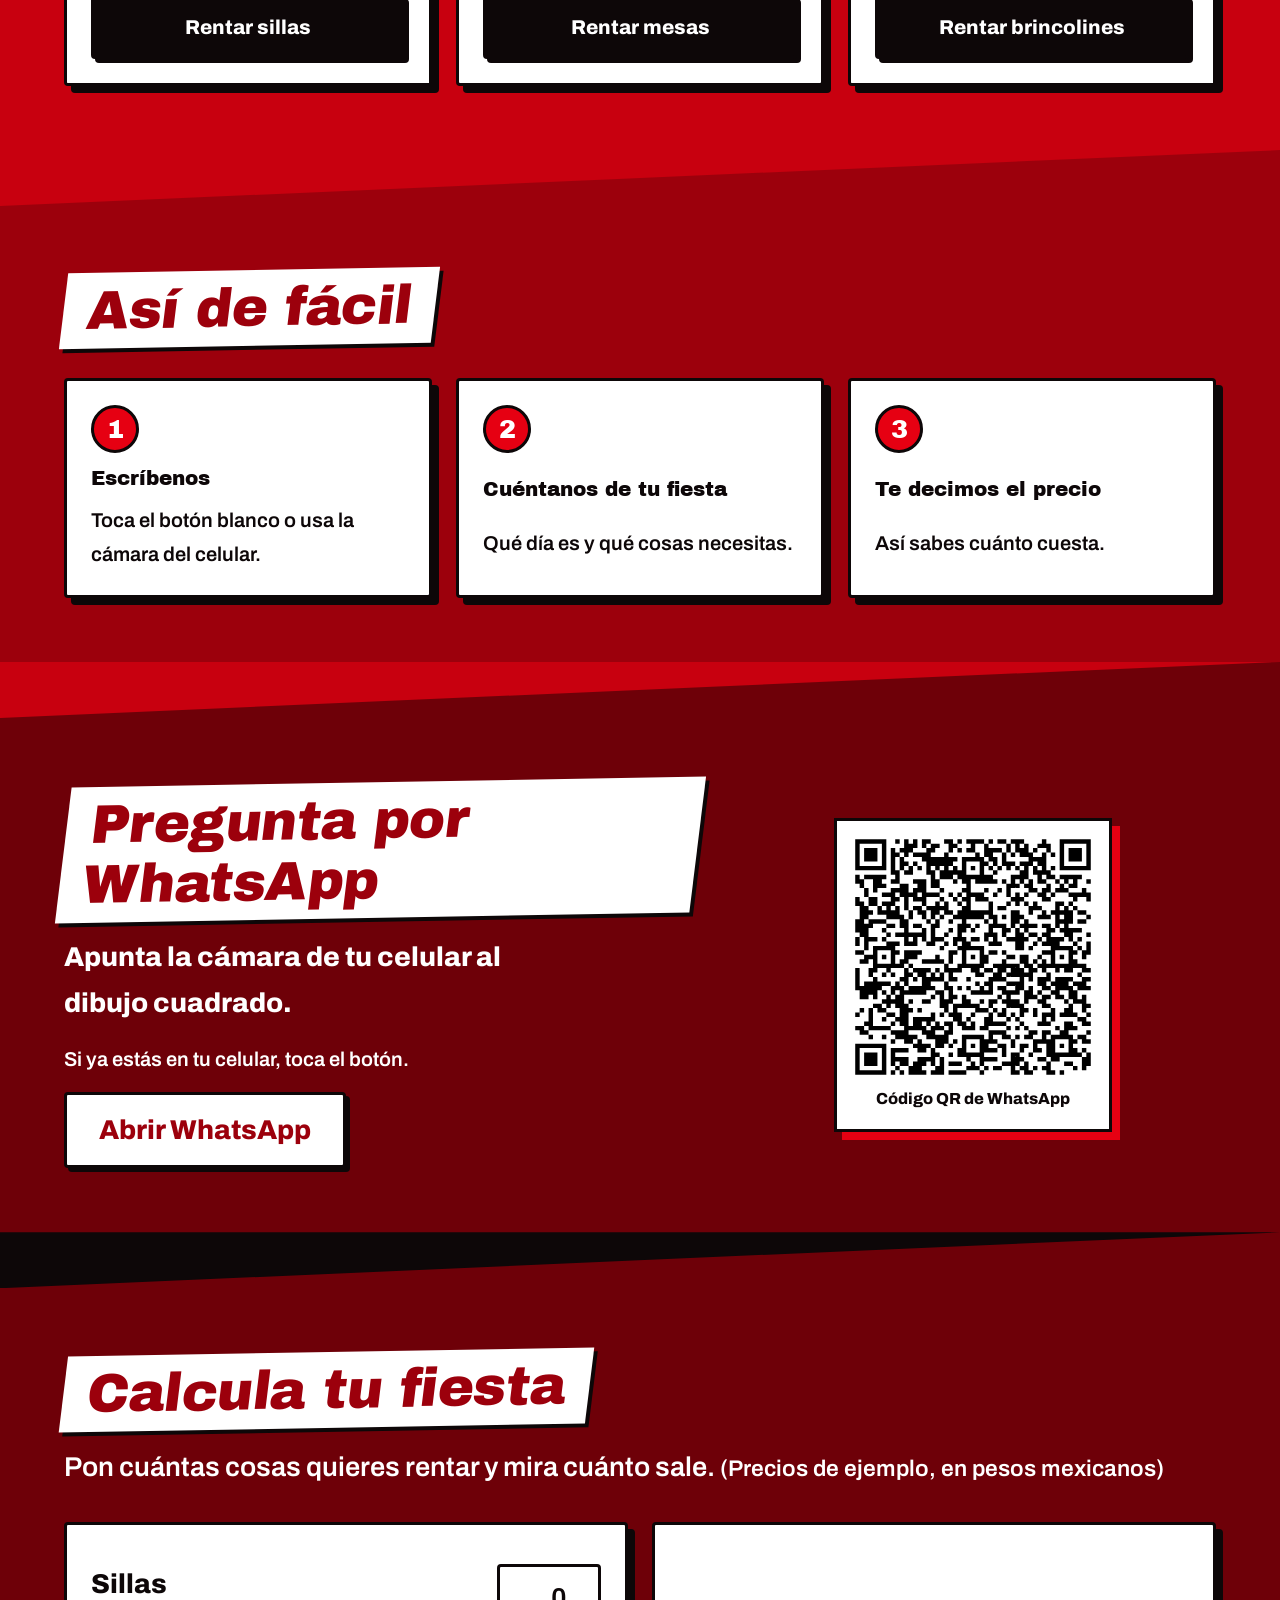
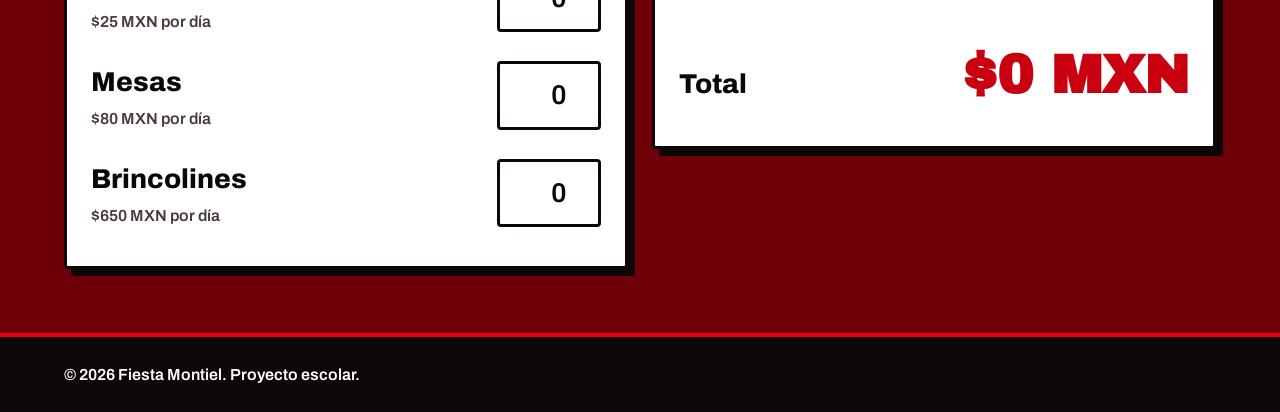
==== commit cd0927bb: "Cambia el sitio a renta en pesos MXN, ajusta subtitulo y quita costo de entrega Co-Authored-By: Clau" ====
--- a/index.html
+++ b/index.html
@@ -3,13 +3,13 @@
 <head>
   <meta charset="utf-8">
   <meta name="viewport" content="width=device-width, initial-scale=1">
-  <title>Fiesta Montiel | Venta de sillas, mesas y juegos inflables</title>
-  <meta name="description" content="Venta y renta de sillas, mesas y juegos inflables para tus eventos. Cotiza al instante por WhatsApp.">
+  <title>Fiesta Montiel | Renta de sillas, mesas y juegos inflables</title>
+  <meta name="description" content="Renta de sillas, mesas y juegos inflables para tus eventos. Precios en pesos mexicanos. Cotiza por WhatsApp.">
   <meta name="theme-color" content="#e60012">
 
   <!-- Open Graph: cómo se ve el enlace al compartirlo en WhatsApp / redes -->
   <meta property="og:type" content="website">
-  <meta property="og:title" content="Fiesta Montiel | Sillas, mesas e inflables">
+  <meta property="og:title" content="Fiesta Montiel | Renta de sillas, mesas e inflables">
   <meta property="og:description" content="Todo para tu fiesta. Cotiza por WhatsApp.">
   <!-- OJO: WhatsApp exige una URL ABSOLUTA. Cuando publiques el sitio, cambia esta línea por
        https://TU-DOMINIO/assets/img/og-image.png (y agrega og:url con la dirección del sitio). -->
@@ -82,15 +82,15 @@
         <div class="hero__content">
           <p class="eyebrow">Sillas, mesas y brincolines</p>
           <h1 class="hero__title">Tu fiesta, <span class="highlight">lista.</span></h1>
-          <p class="hero__text">Para tu cumpleaños o tu fiesta. Escríbenos por WhatsApp y te decimos cuánto cuesta.</p>
+          <p class="hero__text">Rentamos todo para tus eventos formales e informales. Escríbenos por WhatsApp y te decimos cuánto cuesta.</p>
           <div class="hero__actions">
             <a class="btn btn--whatsapp btn--big" href="#contacto" data-whatsapp-link>Pregunta el precio</a>
             <a class="btn btn--ghost btn--big" href="#productos">Ver precios</a>
           </div>
         </div>
         <div class="hero__visual">
-          <p class="sticker" aria-label="Sillas desde 25 pesos">
-            <span class="sticker__small">Sillas desde</span>
+          <p class="sticker" aria-label="Renta de sillas desde 25 pesos mexicanos por día">
+            <span class="sticker__small">Renta de sillas desde</span>
             <span class="sticker__price">$25</span>
           </p>
           <div class="hero__art" aria-hidden="true">
@@ -114,35 +114,35 @@
     <section id="productos" class="section" aria-labelledby="productos-titulo">
       <div class="container">
         <header class="section__header">
-          <h2 id="productos-titulo">Lo que tenemos</h2>
-          <p class="section__lead">Mira cuánto cuesta cada cosa. <small>(Precios de ejemplo)</small></p>
+          <h2 id="productos-titulo">Lo que rentamos</h2>
+          <p class="section__lead">Mira cuánto cuesta cada cosa. <small>(Precios de ejemplo, en pesos mexicanos por día de renta)</small></p>
         </header>
         <ul class="cards" role="list">
           <li class="reveal">
             <article class="card card--sillas">
               <div class="card__art" aria-hidden="true"><img src="assets/img/chair.svg" alt="" width="240" height="180" loading="lazy"></div>
               <h3 class="card__title">Sillas</h3>
-              <p class="card__price"><span>desde</span> $25</p>
+              <p class="card__price"><span>renta desde</span> $25 MXN</p>
               <p>Para sentarse. Hay para grandes y para niños.</p>
-              <a class="btn btn--dark" href="#contacto" data-whatsapp-link>Preguntar por sillas</a>
+              <a class="btn btn--dark" href="#contacto" data-whatsapp-link>Rentar sillas</a>
             </article>
           </li>
           <li class="reveal" style="--delay: 80ms">
             <article class="card card--mesas">
               <div class="card__art" aria-hidden="true"><img src="assets/img/table.svg" alt="" width="240" height="180" loading="lazy"></div>
               <h3 class="card__title">Mesas</h3>
-              <p class="card__price"><span>desde</span> $80</p>
+              <p class="card__price"><span>renta desde</span> $80 MXN</p>
               <p>Para comer y jugar. Hay redondas y largas.</p>
-              <a class="btn btn--dark" href="#contacto" data-whatsapp-link>Preguntar por mesas</a>
+              <a class="btn btn--dark" href="#contacto" data-whatsapp-link>Rentar mesas</a>
             </article>
           </li>
           <li class="reveal" style="--delay: 160ms">
             <article class="card card--inflables">
               <div class="card__art" aria-hidden="true"><img src="assets/img/castle.svg" alt="" width="240" height="180" loading="lazy"></div>
               <h3 class="card__title">Brincolines</h3>
-              <p class="card__price"><span>desde</span> $650</p>
+              <p class="card__price"><span>renta desde</span> $650 MXN</p>
               <p>Para saltar. Hay castillos y toboganes.</p>
-              <a class="btn btn--dark" href="#contacto" data-whatsapp-link>Preguntar por brincolines</a>
+              <a class="btn btn--dark" href="#contacto" data-whatsapp-link>Rentar brincolines</a>
             </article>
           </li>
         </ul>
@@ -184,7 +184,7 @@
       <div class="container">
         <header class="section__header">
           <h2 id="cotizador-titulo">Calcula tu fiesta</h2>
-          <p class="section__lead">Pon cuántas cosas quieres y mira cuánto sale. <small>(Precios de ejemplo)</small></p>
+          <p class="section__lead">Pon cuántas cosas quieres rentar y mira cuánto sale. <small>(Precios de ejemplo, en pesos mexicanos)</small></p>
         </header>
 
         <div class="quote">
